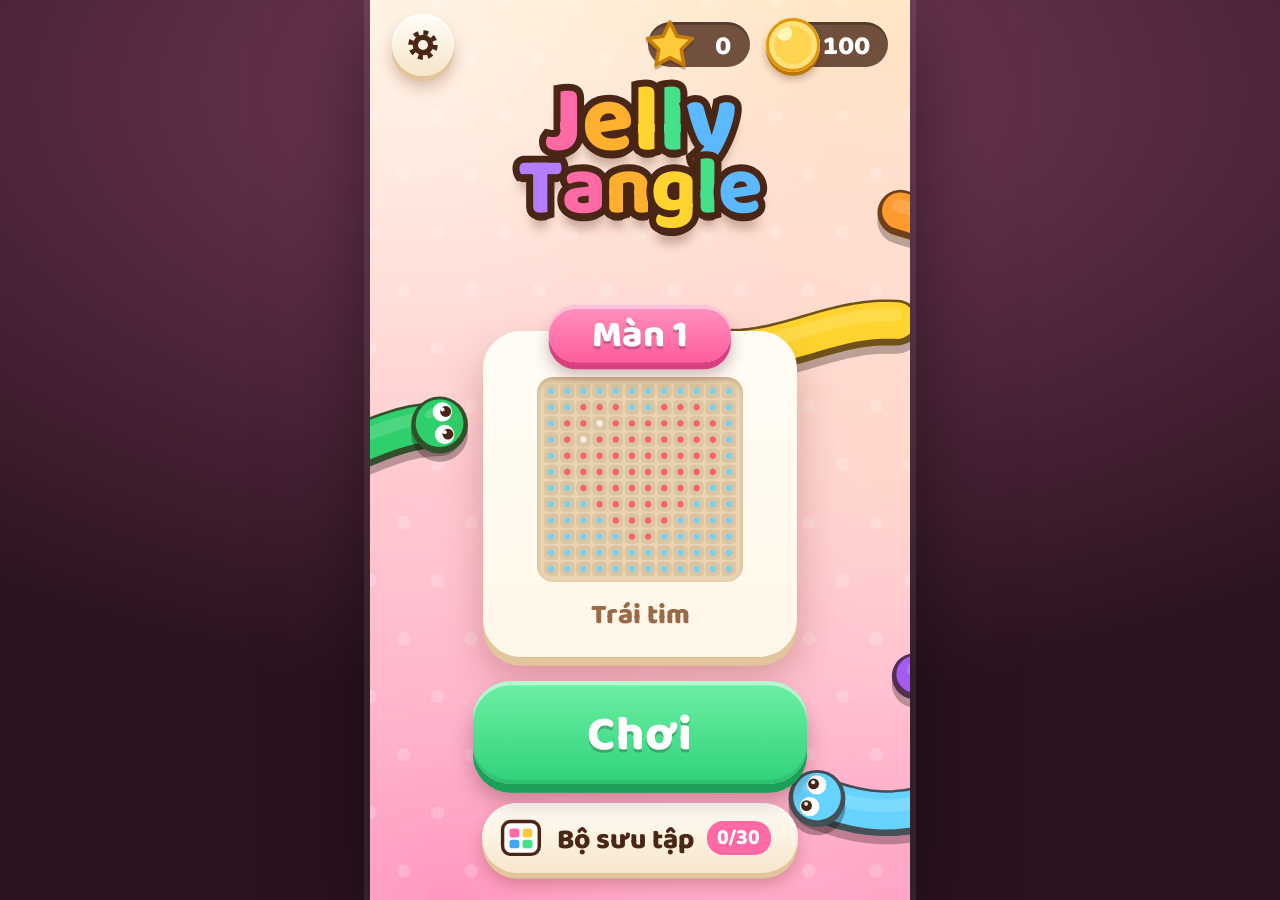
==== index.html @ 9128fd34 "Polish from team playtest: bigger picture, landscape box, no hearts Layout - The picture takes most " ====
<!doctype html>
<html lang="vi">
<head>
<meta charset="utf-8">
<meta name="viewport" content="width=device-width, initial-scale=1, maximum-scale=1, user-scalable=no, viewport-fit=cover">
<title>Jelly Tangle</title>
<meta name="description" content="Gỡ những bé sâu kẹo dẻo ra khỏi hộp sô-cô-la và lấp đầy bức tranh jelly. Puzzle game cho mobile web.">
<!-- The game has one fixed candy palette. Browsers that auto-darken light pages when the phone is in dark mode
     (Chrome "Auto Dark Theme", Samsung Internet, Android in-app WebViews) skip pages that say they handle both
     schemes; css/style.css then pins the page to light. -->
<meta name="color-scheme" content="light dark">
<meta name="darkreader-lock">
<meta name="theme-color" content="#ffb9cf">
<meta name="mobile-web-app-capable" content="yes">
<meta name="apple-mobile-web-app-capable" content="yes">
<meta name="apple-mobile-web-app-status-bar-style" content="black-translucent">
<link rel="manifest" href="manifest.webmanifest">
<link rel="icon" href="assets/icon.svg" type="image/svg+xml">
<link rel="apple-touch-icon" href="assets/icon.svg">
<link rel="preconnect" href="https://fonts.googleapis.com">
<link rel="preconnect" href="https://fonts.gstatic.com" crossorigin>
<link rel="stylesheet" href="https://fonts.googleapis.com/css2?family=Baloo+2:wght@700;800&family=Nunito:wght@700;800;900&display=swap">
<link rel="stylesheet" href="css/style.css">
</head>
<body>
<div id="app">
  <canvas id="world" aria-label="Jelly Tangle"></canvas>

  <!-- home -->
  <section id="home" class="screen">
    <div class="homeTop">
      <button class="rbtn" id="hSettings" aria-label="Settings"></button>
      <div class="pill starPill"><i class="starIco"></i><span id="hStars">0</span></div>
      <div class="pill coinPill"><i class="coinIco"></i><span class="coinVal">0</span></div>
    </div>
    <h1 class="logo" id="logo" aria-label="Jelly Tangle"></h1>
    <div class="levelCard" id="levelCard">
      <div class="ribbon" id="hLevel"></div>
      <canvas id="hPic" width="264" height="264"></canvas>
      <div class="picName" id="hPicName"></div>
    </div>
    <button class="btn green big pulse" id="hPlay"></button>
    <button class="navBtn" id="hAlbum"><span class="nico"></span><b id="hAlbumTxt"></b><i id="hAlbumN"></i></button>
  </section>

  <!-- in-game HUD -->
  <section id="hud" class="screen hidden">
    <header id="topbar">
      <!-- one menu for settings, replay and home: the pause popup holds all three -->
      <button class="rbtn" id="btnPause" aria-label="Menu"></button>
      <div id="levelPill"><b id="lvlText"></b><span id="lvlName"></span></div>
      <div class="pill coinPill"><i class="coinIco"></i><span class="coinVal">0</span></div>
    </header>
    <div id="toast"></div>
    <footer id="bottombar">
      <div class="boosters">
        <button class="booster" data-b="hint"><span class="bico"></span><span class="bcount"></span><span class="block"></span></button>
        <button class="booster" data-b="pick"><span class="bico"></span><span class="bcount"></span><span class="block"></span></button>
        <button class="booster" data-b="slot"><span class="bico"></span><span class="bcount"></span><span class="block"></span></button>
      </div>
    </footer>
  </section>

  <div id="banner"><span id="bannerText"></span></div>
  <div id="modal" class="modal"><div class="card" id="card"></div></div>
  <div id="curtain"></div>
  <canvas id="fx"></canvas>
  <div id="fps" class="hidden"></div>
  <div id="boot"><div class="bootLogo">Jelly<br>Tangle</div><div class="bootDots"><i></i><i></i><i></i></div></div>
</div>

<script src="js/util.js"></script>
<script src="js/core.js"></script>
<script src="js/level-data.js"></script>
<script src="js/levels.js"></script>
<script src="js/i18n.js"></script>
<script src="js/audio.js"></script>
<script src="js/render.js"></script>
<script src="js/fx.js"></script>
<script src="js/game.js"></script>
<script src="js/ui.js"></script>
<script src="js/main.js"></script>
</body>
</html>
---- css/style.css ----
/* Jelly Tangle UI. Every size is a multiple of --u (1% of the game column width, set from JS),
   so the HUD keeps its proportions on any phone. */
:root {
  --u: 3.9px;
  --cream: #fff7e8; --cream2: #f6e6cb; --lip: #e3c59c;
  --ink: #4a2617; --ink2: #9a6a48;
  --pink: #ff6aa6; --pinkd: #d83e80;
  --green: #45e08a; --greend: #1c9f58;
  --blue: #5cb8ff; --blued: #2b7fd6;
  --gold: #ffc93c; --goldd: #d68f0c;
  --red: #ff5a6e; --redd: #c92f49;
  --st: env(safe-area-inset-top, 0px); --sb: env(safe-area-inset-bottom, 0px);
  --display: 'Baloo 2', 'Trebuchet MS', system-ui, sans-serif;
  --body: 'Nunito', system-ui, -apple-system, 'Segoe UI', sans-serif;
}
/* One fixed light palette: "only" stops the browser from re-colouring the page when the device is in dark mode.
   The media query is intentional even though it repeats the rule: some browsers only skip their forced dark
   mode when they find a prefers-color-scheme rule in the page's own CSS. */
:root { color-scheme: only light; }
@media (prefers-color-scheme: dark) { :root { color-scheme: only light; } }
*, *::before, *::after { box-sizing: border-box; -webkit-tap-highlight-color: transparent; }
html, body { height: 100%; margin: 0; overflow: hidden; overscroll-behavior: none; }
body {
  display: grid; place-items: center; background: radial-gradient(120% 90% at 50% 10%, #7a3b5c, #2b1320 75%);
  font-family: var(--body); color: var(--ink); user-select: none; -webkit-user-select: none; touch-action: none;
}
button { font: inherit; color: inherit; border: 0; padding: 0; background: none; cursor: pointer; touch-action: manipulation; }
#app { position: relative; width: min(100vw, 60vh, 560px); width: min(100vw, 60dvh, 560px); height: 100vh; height: 100dvh; overflow: hidden; background: #ffd3c8; }
@media (min-width: 620px) { #app { box-shadow: 0 0 0 6px rgba(255,255,255,.08), 0 30px 80px rgba(0,0,0,.5); } }
canvas#world, canvas#fx { position: absolute; inset: 0; width: 100%; height: 100%; display: block; }
canvas#world { touch-action: none; }
canvas#fx { pointer-events: none; z-index: 40; }
#fps { position: absolute; left: calc(var(--u) * 3.4); top: calc(var(--st) + var(--u) * 16); z-index: 45; pointer-events: none; padding: calc(var(--u) * .9) calc(var(--u) * 1.8) calc(var(--u) * .6); border-radius: calc(var(--u) * 2); background: rgba(74,38,23,.72); color: #fff; font: 800 calc(var(--u) * 2.9) / 1 var(--body); font-variant-numeric: tabular-nums; white-space: nowrap; }
.screen { position: absolute; inset: 0; pointer-events: none; }
.screen > * { pointer-events: auto; }
.hidden { display: none !important; }

/* ---------- shared pieces ---------- */
.rbtn {
  width: calc(var(--u) * 11.5); height: calc(var(--u) * 11.5); border-radius: 50%; flex: none; display: grid; place-items: center;
  background: linear-gradient(#fffdf6, var(--cream2)); color: var(--ink);
  box-shadow: inset 0 calc(var(--u) * .5) 0 rgba(255,255,255,.9), 0 calc(var(--u) * 1) 0 var(--lip), 0 calc(var(--u) * 2) calc(var(--u) * 3) rgba(120,50,30,.3);
  transition: transform .08s;
}
.rbtn svg { width: 58%; height: 58%; }
.rbtn:active, .booster:active, .navBtn:active { transform: translateY(calc(var(--u) * .8)) scale(.96); }
.pill {
  position: relative; height: calc(var(--u) * 8.4); border-radius: calc(var(--u) * 5); display: flex; align-items: center;
  padding: 0 calc(var(--u) * 3.4) 0 calc(var(--u) * 9.4); background: rgba(74,38,23,.78); color: #fff;
  font: 800 calc(var(--u) * 5) var(--display); line-height: 1; box-shadow: inset 0 calc(var(--u) * .5) 0 rgba(0,0,0,.25);
  font-variant-numeric: tabular-nums; flex: none;
}
.pill span { transform: translateY(6%); min-width: calc(var(--u) * 6); text-align: right; }
.coinIco, .starIco { position: absolute; left: calc(var(--u) * -1); top: 50%; width: calc(var(--u) * 10); height: calc(var(--u) * 10); margin-top: calc(var(--u) * -5); }
.coinIco {
  border-radius: 50%; background: radial-gradient(circle at 34% 28%, #fff6b8 0 14%, #ffd451 15% 58%, #f0a51c 100%);
  box-shadow: inset 0 0 0 calc(var(--u) * .55) #e0960f, inset 0 0 0 calc(var(--u) * 1.5) #ffe27a, 0 calc(var(--u) * .7) 0 #b97508, 0 calc(var(--u) * 1.2) calc(var(--u) * 1.5) rgba(80,30,0,.35);
}
.coinIco.bump { animation: bump .22s; }
.starIco { background: center/contain no-repeat url("data:image/svg+xml,%3Csvg xmlns='http://www.w3.org/2000/svg' viewBox='0 0 24 24'%3E%3Cpath d='M12 1.8l3.1 6.3 6.9 1-5 4.9 1.2 6.9L12 17.6l-6.2 3.3L7 14 2 9.1l6.9-1z' fill='%23ffc93c' stroke='%23c47d0a' stroke-width='1.6' stroke-linejoin='round'/%3E%3C/svg%3E"); filter: drop-shadow(0 calc(var(--u) * .6) 0 rgba(80,30,0,.3)); }
@keyframes bump { 40% { transform: scale(1.35); } }

.btn {
  position: relative; display: block; width: 100%; min-height: calc(var(--u) * 15.5); border-radius: calc(var(--u) * 5.5); color: #fff;
  font: 800 calc(var(--u) * 6.6) var(--display); line-height: 1; letter-spacing: .02em; text-shadow: 0 calc(var(--u) * .55) 0 rgba(0,0,0,.22);
  background: linear-gradient(var(--a, #6ff0a6), var(--b, #2fd27a));
  box-shadow: inset 0 calc(var(--u) * .8) 0 rgba(255,255,255,.5), inset 0 calc(var(--u) * -.8) 0 rgba(0,0,0,.08), 0 calc(var(--u) * 1.6) 0 var(--l, var(--greend)), 0 calc(var(--u) * 3) calc(var(--u) * 4) rgba(60,20,10,.3);
  transition: transform .08s, box-shadow .08s; padding: calc(var(--u) * 1.2) calc(var(--u) * 4) 0;
}
.btn:active { transform: translateY(calc(var(--u) * 1.2)); box-shadow: inset 0 calc(var(--u) * .8) 0 rgba(255,255,255,.5), 0 calc(var(--u) * .4) 0 var(--l, var(--greend)), 0 calc(var(--u) * 1) calc(var(--u) * 2) rgba(60,20,10,.3); }
.btn.blue { --a: #7ccbff; --b: #3f9cf2; --l: var(--blued); }
.btn.pink { --a: #ff93bf; --b: #ff5c9d; --l: var(--pinkd); }
.btn.red { --a: #ff8a98; --b: #f74c64; --l: var(--redd); }
.btn.sm { min-height: calc(var(--u) * 12.5); font-size: calc(var(--u) * 5.2); }
.btn.big { min-height: calc(var(--u) * 19); font-size: calc(var(--u) * 9); border-radius: calc(var(--u) * 7); }
.btn[disabled] { filter: grayscale(.9) brightness(.95); pointer-events: none; }
.btn .price { display: inline-flex; align-items: center; gap: calc(var(--u) * 1); margin-left: calc(var(--u) * 2.5); padding: calc(var(--u) * .6) calc(var(--u) * 2.4) calc(var(--u) * .2) calc(var(--u) * 1.2); border-radius: calc(var(--u) * 4); background: rgba(0,0,0,.18); font-size: .8em; vertical-align: middle; }
.btn .price i { width: 1em; height: 1em; border-radius: 50%; background: radial-gradient(circle at 34% 28%, #fff6b8 0 14%, #ffd451 15% 58%, #f0a51c 100%); box-shadow: inset 0 0 0 .08em #e0960f; display: inline-block; transform: translateY(-6%); }
.pulse { animation: pulse 1.5s ease-in-out infinite; }
@keyframes pulse { 50% { transform: scale(1.045); } }
.pulse:active { animation: none; }

/* ---------- home ---------- */
#home { z-index: 15; display: flex; flex-direction: column; align-items: center; padding: calc(var(--st) + var(--u) * 2.5) calc(var(--u) * 4) calc(var(--sb) + var(--u) * 5); pointer-events: none; }
.homeTop { width: 100%; display: flex; align-items: center; gap: calc(var(--u) * 4); }
.homeTop .starPill { margin-left: auto; }
.logo { margin: calc(var(--u) * 5) 0 0; font: 800 calc(var(--u) * 21) / .8 var(--display); text-align: center; letter-spacing: -.01em; }
.logo .row { display: block; white-space: nowrap; }
.logo .row + .row { margin-top: calc(var(--u) * -1); font-size: .86em; }
.logo span.ch {
  display: inline-block; color: var(--c); -webkit-text-stroke: calc(var(--u) * 2.6) var(--ink); paint-order: stroke fill;
  text-shadow: 0 calc(var(--u) * 1.5) 0 var(--ink), 0 calc(var(--u) * 2.8) calc(var(--u) * 2) rgba(74,38,23,.35);
  animation: bob 2.6s ease-in-out infinite; animation-delay: calc(var(--i) * -.21s); transform-origin: 50% 80%;
}
@keyframes bob { 0%, 100% { transform: translateY(0) rotate(-2deg) scale(1, 1); } 50% { transform: translateY(calc(var(--u) * -1.6)) rotate(2deg) scale(1.03, .97); } }
.levelCard {
  position: relative; margin-top: auto; width: calc(var(--u) * 58); padding: calc(var(--u) * 8.5) calc(var(--u) * 4) calc(var(--u) * 3.5); border-radius: calc(var(--u) * 7);
  background: linear-gradient(#fffdf6, var(--cream)); text-align: center;
  box-shadow: 0 calc(var(--u) * 1.6) 0 var(--lip), 0 calc(var(--u) * 4) calc(var(--u) * 7) rgba(120,50,30,.3);
}
.levelCard canvas { width: calc(var(--u) * 44); height: calc(var(--u) * 44); display: block; margin: 0 auto; border-radius: calc(var(--u) * 3); background: #e9d3b1; box-shadow: inset 0 calc(var(--u) * .6) calc(var(--u) * 1) rgba(120,60,20,.25); padding: calc(var(--u) * 1); }
.picName { margin-top: calc(var(--u) * 2); font: 800 calc(var(--u) * 5.2) var(--display); color: var(--ink2); }
.ribbon {
  position: absolute; left: 50%; top: 0; transform: translate(-50%, -45%); white-space: nowrap; color: #fff;
  font: 800 calc(var(--u) * 7) var(--display); line-height: 1; padding: calc(var(--u) * 2.2) calc(var(--u) * 8) calc(var(--u) * 1.4); border-radius: calc(var(--u) * 5);
  background: linear-gradient(var(--a, #ff93bf), var(--b, #ff5c9d)); text-shadow: 0 calc(var(--u) * .55) 0 rgba(0,0,0,.2);
  box-shadow: inset 0 calc(var(--u) * .7) 0 rgba(255,255,255,.45), 0 calc(var(--u) * 1.3) 0 var(--l, var(--pinkd)), 0 calc(var(--u) * 2.4) calc(var(--u) * 3) rgba(80,20,30,.3);
}
.ribbon.blue { --a: #7ccbff; --b: #3f9cf2; --l: var(--blued); }
.ribbon.red { --a: #ff8a98; --b: #f74c64; --l: var(--redd); }
.ribbon.green { --a: #6ff0a6; --b: #2fd27a; --l: var(--greend); }
.ribbon.purple { --a: #c59bff; --b: #9a5cf5; --l: #6b34c9; }
#hPlay { width: calc(var(--u) * 62); margin-top: calc(var(--u) * 6); }
.navBtn {
  margin-top: calc(var(--u) * 5); display: flex; align-items: center; gap: calc(var(--u) * 2.4); height: calc(var(--u) * 13); padding: 0 calc(var(--u) * 5) 0 calc(var(--u) * 3);
  border-radius: calc(var(--u) * 6.5); background: linear-gradient(#fffdf6, var(--cream2)); transition: transform .08s;
  box-shadow: inset 0 calc(var(--u) * .5) 0 rgba(255,255,255,.9), 0 calc(var(--u) * 1) 0 var(--lip), 0 calc(var(--u) * 2) calc(var(--u) * 3) rgba(120,50,30,.3);
}
.navBtn .nico { width: calc(var(--u) * 8.5); height: calc(var(--u) * 8.5); display: grid; place-items: center; }
.navBtn .nico svg { width: 100%; height: 100%; }
.navBtn b { font: 800 calc(var(--u) * 5.2) var(--display); transform: translateY(6%); }
.navBtn i { font: 900 calc(var(--u) * 3.6) var(--body); font-style: normal; color: #fff; background: var(--pink); border-radius: calc(var(--u) * 3); padding: calc(var(--u) * .7) calc(var(--u) * 2); }

/* short screens (desktop column, small phones): tighten the home screen so the logo clears the level card */
@media (min-aspect-ratio: 11/20) {
  .logo { margin-top: calc(var(--u) * 2); font-size: calc(var(--u) * 17.5); }
  .levelCard canvas { width: calc(var(--u) * 38); height: calc(var(--u) * 38); }
  #hPlay { margin-top: calc(var(--u) * 4.5); }
  .navBtn { margin-top: calc(var(--u) * 3.5); }
}

/* ---------- HUD ---------- */
#hud { z-index: 10; }
/* three equal-weight columns, so the level title sits on the true centre line whatever the side items measure */
#topbar { position: absolute; left: 0; right: 0; top: 0; padding: calc(var(--st) + var(--u) * 2.5) calc(var(--u) * 3.4) calc(var(--u) * 1.5); display: grid; grid-template-columns: 1fr minmax(0, auto) 1fr; align-items: center; gap: calc(var(--u) * 2.2); }
#topbar #btnPause { justify-self: start; }
#topbar .coinPill { justify-self: end; }
#levelPill { min-width: 0; text-align: center; line-height: 1; }
#levelPill b { display: block; font: 800 calc(var(--u) * 6.4) var(--display); color: #fff; -webkit-text-stroke: calc(var(--u) * 1.5) var(--ink); paint-order: stroke fill; text-shadow: 0 calc(var(--u) * .8) 0 var(--ink); }
#levelPill.hard b { color: #ffd0d6; -webkit-text-stroke-color: #a3183a; text-shadow: 0 calc(var(--u) * .8) 0 #a3183a; }
#levelPill span { display: block; margin-top: calc(var(--u) * .2); font: 900 calc(var(--u) * 3.1) var(--body); color: var(--ink2); white-space: nowrap; overflow: hidden; text-overflow: ellipsis; }
#bottombar { position: absolute; left: 0; right: 0; bottom: 0; padding: calc(var(--u) * 2.4) calc(var(--u) * 3.4) calc(var(--sb) + var(--u) * 3); display: flex; align-items: flex-end; justify-content: center; }
.boosters { display: flex; gap: calc(var(--u) * 5); }
.booster {
  position: relative; width: calc(var(--u) * 13.5); height: calc(var(--u) * 13.5); border-radius: calc(var(--u) * 4.2); display: grid; place-items: center;
  background: linear-gradient(var(--a), var(--b)); transition: transform .08s;
  box-shadow: inset 0 calc(var(--u) * .6) 0 rgba(255,255,255,.5), 0 calc(var(--u) * 1.1) 0 var(--l), 0 calc(var(--u) * 2) calc(var(--u) * 3) rgba(80,30,20,.3);
}
.booster[data-b="hint"] { --a: #ffe07a; --b: #ffbe2e; --l: #d68f0c; }
.booster[data-b="pick"] { --a: #ff9cc5; --b: #ff5c9d; --l: var(--pinkd); }
.booster[data-b="slot"] { --a: #8fd8ff; --b: #45a5f5; --l: var(--blued); }
.booster .bico { width: 64%; height: 64%; display: grid; place-items: center; filter: drop-shadow(0 calc(var(--u) * .5) 0 rgba(0,0,0,.18)); }
.booster .bico svg { width: 100%; height: 100%; }
.booster .bcount {
  position: absolute; right: calc(var(--u) * -1.6); top: calc(var(--u) * -1.6); min-width: calc(var(--u) * 6); height: calc(var(--u) * 6); padding: calc(var(--u) * .4) calc(var(--u) * 1.3) 0; border-radius: calc(var(--u) * 3);
  background: var(--ink); color: #fff; font: 800 calc(var(--u) * 3.8) var(--display); line-height: calc(var(--u) * 5.5); text-align: center; box-shadow: 0 0 0 calc(var(--u) * .6) #fff;
}
.booster .bcount.plus { background: var(--green); }
.booster.on { animation: wob .5s ease-in-out infinite; box-shadow: 0 0 0 calc(var(--u) * 1) #fff, 0 calc(var(--u) * 1.3) 0 var(--l), 0 calc(var(--u) * 2.4) calc(var(--u) * 3.4) rgba(80,30,20,.32); }
@keyframes wob { 50% { transform: rotate(-5deg) scale(1.06); } }
.booster .block { display: none; }
.booster.locked { --a: #e8d9c2; --b: #d3bd9c; --l: #b59c78; }
.booster.locked .bico { opacity: .25; filter: grayscale(1); }
.booster.locked .bcount { display: none; }
.booster.locked .block { position: absolute; inset: 0; display: flex; flex-direction: column; align-items: center; justify-content: center; gap: calc(var(--u) * .2); color: #8a6a4a; font: 900 calc(var(--u) * 2.5) var(--body); }
.booster.locked .block svg { width: 36%; height: 36%; }
.booster.fresh { animation: fresh .6s cubic-bezier(.3,1.8,.5,1) 2; }
@keyframes fresh { 50% { transform: scale(1.25) rotate(6deg); } }
#toast {
  position: absolute; left: 50%; bottom: calc(var(--sb) + var(--u) * 21); transform: translate(-50%, calc(var(--u) * 3)) scale(.9); max-width: calc(var(--u) * 90); width: max-content;
  padding: calc(var(--u) * 2.3) calc(var(--u) * 4.2) calc(var(--u) * 2); border-radius: calc(var(--u) * 4.5); background: rgba(74,38,23,.94); color: #fff; text-align: center;
  font: 800 calc(var(--u) * 4) / 1.25 var(--body); box-shadow: 0 calc(var(--u) * 1.4) calc(var(--u) * 3) rgba(60,20,10,.4); opacity: 0; pointer-events: none !important;
  transition: opacity .2s, transform .3s cubic-bezier(.3,1.6,.5,1); z-index: 12;
}
#toast.show { opacity: 1; transform: translate(-50%, 0) scale(1); }
#toast b { color: #ffd65a; font-weight: 900; }
/* before any booster unlocks the bottom bar is empty: the toast sits in it, wide enough for two lines, clear of the worm box */
#toast.low { bottom: calc(var(--sb) + var(--u) * 2.4); max-width: calc(var(--u) * 94); padding-left: calc(var(--u) * 3.2); padding-right: calc(var(--u) * 3.2); }

#banner { position: absolute; left: 0; right: 0; top: 40%; z-index: 30; display: grid; place-items: center; pointer-events: none; opacity: 0; }
#banner span {
  display: block; padding: calc(var(--u) * 3.2) calc(var(--u) * 12) calc(var(--u) * 2); width: 120%; text-align: center; color: #fff; font: 800 calc(var(--u) * 12) var(--display); line-height: 1;
  background: linear-gradient(#ff7f93, #e8375b); -webkit-text-stroke: calc(var(--u) * 1.6) #8f1232; paint-order: stroke fill;
  box-shadow: inset 0 calc(var(--u) * 1) 0 rgba(255,255,255,.35), 0 calc(var(--u) * 1.6) 0 #a31a3d, 0 calc(var(--u) * 4) calc(var(--u) * 6) rgba(80,0,20,.4); transform: rotate(-4deg);
}
#banner.go { animation: banner 1.5s cubic-bezier(.2,.9,.3,1) both; }
@keyframes banner { 0% { opacity: 0; transform: translateX(-110%); } 18%, 78% { opacity: 1; transform: translateX(0); } 100% { opacity: 0; transform: translateX(110%); } }

/* ---------- popups ---------- */
.modal { position: absolute; inset: 0; z-index: 20; display: grid; place-items: center; padding: calc(var(--u) * 8) calc(var(--u) * 6); background: rgba(58,24,18,.62); opacity: 0; pointer-events: none; transition: opacity .2s; }
.modal.open { opacity: 1; pointer-events: auto; }
.card {
  position: relative; width: 100%; max-height: 100%; padding: calc(var(--u) * 11) calc(var(--u) * 6) calc(var(--u) * 6); border-radius: calc(var(--u) * 8); text-align: center;
  background: linear-gradient(#fffdf6, var(--cream)); box-shadow: 0 calc(var(--u) * 2) 0 var(--lip), 0 calc(var(--u) * 6) calc(var(--u) * 10) rgba(40,10,0,.45);
  transform: scale(.6) translateY(calc(var(--u) * 8)); transition: transform .38s cubic-bezier(.25,1.5,.45,1); display: flex; flex-direction: column; gap: calc(var(--u) * 3.4);
}
.modal.open .card { transform: none; }
.card p { margin: 0; font: 800 calc(var(--u) * 4.1) / 1.35 var(--body); color: var(--ink2); }
.card .title2 { font: 800 calc(var(--u) * 7) var(--display); line-height: 1; }
.card .row { display: flex; gap: calc(var(--u) * 3); }
.card .close { position: absolute; right: calc(var(--u) * -2.5); top: calc(var(--u) * -2.5); width: calc(var(--u) * 11); height: calc(var(--u) * 11); border-radius: 50%; background: linear-gradient(#ff8a98, #f74c64); display: grid; place-items: center; box-shadow: inset 0 calc(var(--u) * .5) 0 rgba(255,255,255,.4), 0 calc(var(--u) * 1) 0 var(--redd), 0 0 0 calc(var(--u) * .9) #fff; z-index: 2; }
.card .close svg { width: 50%; height: 50%; }
.link { font: 900 calc(var(--u) * 4) var(--body); color: var(--ink2); text-decoration: underline; text-underline-offset: .2em; padding: calc(var(--u) * 1.5); align-self: center; }

.winStage { position: relative; width: calc(var(--u) * 50); height: calc(var(--u) * 50); margin: calc(var(--u) * 1) auto 0; display: grid; place-items: center; }
.rays { position: absolute; inset: -32%; border-radius: 50%; background: repeating-conic-gradient(rgba(255,201,60,.55) 0 12deg, rgba(255,201,60,0) 12deg 30deg); -webkit-mask: radial-gradient(closest-side, #000 35%, transparent 100%); mask: radial-gradient(closest-side, #000 35%, transparent 100%); animation: spin 14s linear infinite; }
@keyframes spin { to { transform: rotate(360deg); } }
.winStage canvas { position: relative; width: calc(var(--u) * 46); height: calc(var(--u) * 46); border-radius: calc(var(--u) * 4); background: #e9d3b1; padding: calc(var(--u) * 1.2); box-shadow: 0 0 0 calc(var(--u) * 1.3) #fff, 0 calc(var(--u) * 2.4) calc(var(--u) * 4) rgba(120,50,30,.4); animation: winPic .7s cubic-bezier(.25,1.6,.45,1) both; }
@keyframes winPic { 0% { transform: scale(.3) rotate(-18deg); } }
.stars { display: flex; justify-content: center; gap: calc(var(--u) * 1.5); margin-top: calc(var(--u) * -1); }
.stars svg { width: calc(var(--u) * 14); height: calc(var(--u) * 14); transform: scale(0); filter: drop-shadow(0 calc(var(--u) * .8) 0 rgba(120,60,0,.3)); }
.stars svg:nth-child(2) { width: calc(var(--u) * 17); height: calc(var(--u) * 17); margin-top: calc(var(--u) * -3); }
.stars svg.on { animation: starIn .5s cubic-bezier(.25,1.9,.45,1) both; }
.stars svg.dim { transform: scale(1); opacity: .22; filter: grayscale(1); }
@keyframes starIn { 0% { transform: scale(0) rotate(-90deg); } 100% { transform: scale(1) rotate(0); } }
.rewardRow { display: flex; align-items: center; justify-content: center; gap: calc(var(--u) * 2); font: 800 calc(var(--u) * 8) var(--display); line-height: 1; }
.rewardRow i { width: calc(var(--u) * 9); height: calc(var(--u) * 9); position: static; margin: 0; }
.rewardRow b { transform: translateY(8%); }
.albumRow { display: flex; align-items: center; gap: calc(var(--u) * 2.4); font: 900 calc(var(--u) * 3.6) var(--body); color: var(--ink2); white-space: nowrap; }
.bar { flex: 1; height: calc(var(--u) * 4.2); border-radius: calc(var(--u) * 2.1); background: #ead6b6; overflow: hidden; box-shadow: inset 0 calc(var(--u) * .5) 0 rgba(120,60,20,.2); }
.bar i { display: block; height: 100%; width: 0; border-radius: inherit; background: linear-gradient(#7af0ad, #2fd27a); box-shadow: inset 0 calc(var(--u) * .7) 0 rgba(255,255,255,.5); transition: width .8s cubic-bezier(.3,1.3,.5,1) .5s; }
.pageBonus { padding: calc(var(--u) * 2.2) calc(var(--u) * 3); border-radius: calc(var(--u) * 4); background: #fff0b8; color: #8a5a00 !important; box-shadow: inset 0 0 0 calc(var(--u) * .6) #ffd451; }

.failFace { width: calc(var(--u) * 34); height: calc(var(--u) * 30); margin: 0 auto; display: block; }
.bigIco { width: calc(var(--u) * 30); height: calc(var(--u) * 30); margin: 0 auto; border-radius: calc(var(--u) * 9); display: grid; place-items: center; background: linear-gradient(var(--a), var(--b)); box-shadow: inset 0 calc(var(--u) * 1) 0 rgba(255,255,255,.5), 0 calc(var(--u) * 1.8) 0 var(--l), 0 calc(var(--u) * 3) calc(var(--u) * 5) rgba(80,30,20,.3); animation: fresh .7s cubic-bezier(.3,1.8,.5,1) .25s both; }
.bigIco svg { width: 62%; height: 62%; }
.bigIco em { position: absolute; right: calc(var(--u) * -3); bottom: calc(var(--u) * -2); font: 800 calc(var(--u) * 7) var(--display); font-style: normal; color: #fff; background: var(--ink); border-radius: calc(var(--u) * 5); padding: calc(var(--u) * 1) calc(var(--u) * 3) calc(var(--u) * .2); box-shadow: 0 0 0 calc(var(--u) * .8) #fff; line-height: 1.1; }
.bigIcoWrap { position: relative; width: calc(var(--u) * 30); margin: calc(var(--u) * 1) auto calc(var(--u) * 1); }
.introPic { width: 100%; height: auto; border-radius: calc(var(--u) * 4); display: block; }

.setRow { display: flex; align-items: center; justify-content: space-between; gap: calc(var(--u) * 3); padding: calc(var(--u) * 1) calc(var(--u) * 1); font: 800 calc(var(--u) * 5) var(--display); }
.setRow .lbl { display: flex; align-items: center; gap: calc(var(--u) * 2.4); }
.setRow .lbl svg { width: calc(var(--u) * 7); height: calc(var(--u) * 7); }
.switch { position: relative; width: calc(var(--u) * 17); height: calc(var(--u) * 9.4); border-radius: calc(var(--u) * 4.7); background: #dcc5a2; box-shadow: inset 0 calc(var(--u) * .6) 0 rgba(90,40,10,.25); transition: background .2s; flex: none; }
.switch::after { content: ''; position: absolute; left: calc(var(--u) * 1); top: calc(var(--u) * 1); width: calc(var(--u) * 7.4); height: calc(var(--u) * 7.4); border-radius: 50%; background: #fff; box-shadow: 0 calc(var(--u) * .6) calc(var(--u) * 1) rgba(60,20,0,.35); transition: transform .22s cubic-bezier(.3,1.6,.5,1); }
.switch.on { background: var(--green); }
.switch.on::after { transform: translateX(calc(var(--u) * 7.6)); }
.setRow.col { flex-direction: column; align-items: stretch; gap: calc(var(--u) * 1.8); }
.seg { display: flex; border-radius: calc(var(--u) * 4); background: #ead6b6; padding: calc(var(--u) * .8); gap: calc(var(--u) * .8); }
.seg button { flex: 1; white-space: nowrap; padding: calc(var(--u) * 1.4) calc(var(--u) * 3) calc(var(--u) * .8); border-radius: calc(var(--u) * 3.2); font: 800 calc(var(--u) * 4.2) var(--display); color: var(--ink2); }
.seg button.on { background: #fff; color: var(--ink); box-shadow: 0 calc(var(--u) * .5) calc(var(--u) * 1) rgba(60,20,0,.25); }

.card.album { padding-left: calc(var(--u) * 4.5); padding-right: calc(var(--u) * 4.5); gap: calc(var(--u) * 2.8); }
.pageNav { display: flex; align-items: center; justify-content: space-between; gap: calc(var(--u) * 2); }
.pageNav .arrow { width: calc(var(--u) * 10); height: calc(var(--u) * 10); border-radius: 50%; background: linear-gradient(#7ccbff, #3f9cf2); display: grid; place-items: center; box-shadow: inset 0 calc(var(--u) * .5) 0 rgba(255,255,255,.45), 0 calc(var(--u) * .9) 0 var(--blued); flex: none; }
.pageNav .arrow svg { width: 46%; height: 46%; }
.pageNav .arrow[disabled] { opacity: .3; pointer-events: none; }
.pageNav .pname { font: 800 calc(var(--u) * 6.4) var(--display); line-height: 1; }
.pageNav .pname small { display: block; font: 900 calc(var(--u) * 3.2) var(--body); color: var(--ink2); margin-top: calc(var(--u) * .6); }
.grid { display: grid; grid-template-columns: repeat(3, 1fr); gap: calc(var(--u) * 2.6); }
.pcard { position: relative; padding: calc(var(--u) * 1.6) calc(var(--u) * 1.6) calc(var(--u) * 1.2); border-radius: calc(var(--u) * 4); background: #fff; box-shadow: 0 calc(var(--u) * .9) 0 var(--lip), 0 calc(var(--u) * 1.6) calc(var(--u) * 2.4) rgba(120,50,30,.18); transition: transform .08s; min-width: 0; }
.pcard:active { transform: scale(.95); }
.pcard canvas { width: 100%; aspect-ratio: 1; display: block; border-radius: calc(var(--u) * 2.2); background: #e9d3b1; }
.pcard .nm { margin-top: calc(var(--u) * 1); font: 900 calc(var(--u) * 3) var(--body); white-space: nowrap; overflow: hidden; text-overflow: ellipsis; }
.pcard .st { display: flex; justify-content: center; gap: calc(var(--u) * .2); height: calc(var(--u) * 4.2); }
.pcard .st svg { width: calc(var(--u) * 4.2); height: calc(var(--u) * 4.2); }
.pcard .st svg.dim { opacity: .2; filter: grayscale(1); }
.pcard .st span { font: 900 calc(var(--u) * 2.9) var(--body); color: var(--ink2); line-height: calc(var(--u) * 4.2); }
.pcard.locked { background: #f1e1c6; pointer-events: none; }
.pcard.locked canvas { opacity: .55; }
.pcard .lock { position: absolute; left: 50%; top: 36%; width: calc(var(--u) * 9); height: calc(var(--u) * 9); margin: calc(var(--u) * -4.5); color: var(--ink2); }
.pcard.cur { box-shadow: 0 0 0 calc(var(--u) * .9) var(--pink), 0 calc(var(--u) * 1.6) calc(var(--u) * 2.4) rgba(120,50,30,.18); }
.pageDots { display: flex; justify-content: center; gap: calc(var(--u) * 1.6); }
.pageDots i { width: calc(var(--u) * 2.4); height: calc(var(--u) * 2.4); border-radius: 50%; background: #e3caa6; }
.pageDots i.on { background: var(--pink); transform: scale(1.3); }
.pageDots i.full { background: var(--green); }

#curtain { position: absolute; inset: 0; z-index: 35; pointer-events: none; background: radial-gradient(circle at 50% 45%, #ff8db8, #ff5c9d); clip-path: circle(0% at 50% 50%); transition: clip-path .38s cubic-bezier(.6,0,.4,1); }
#curtain.shut { clip-path: circle(120% at 50% 50%); pointer-events: auto; }
#boot { position: absolute; inset: 0; z-index: 50; display: flex; flex-direction: column; align-items: center; justify-content: center; gap: calc(var(--u) * 6); background: radial-gradient(circle at 50% 40%, #ffb6d2, #ff6aa6); transition: opacity .4s; }
#boot.done { opacity: 0; pointer-events: none; }
.bootLogo { font: 800 calc(var(--u) * 20) / .82 var(--display); color: #fff; text-align: center; -webkit-text-stroke: calc(var(--u) * 2.4) var(--ink); paint-order: stroke fill; text-shadow: 0 calc(var(--u) * 1.5) 0 var(--ink); }
.bootDots { display: flex; gap: calc(var(--u) * 2.4); }
.bootDots i { width: calc(var(--u) * 4); height: calc(var(--u) * 4); border-radius: 50%; background: #fff; animation: dot 1s ease-in-out infinite; }
.bootDots i:nth-child(2) { animation-delay: .15s; } .bootDots i:nth-child(3) { animation-delay: .3s; }
@keyframes dot { 30% { transform: translateY(calc(var(--u) * -3)); } 60% { transform: none; } }

@media (prefers-reduced-motion: reduce) { .pulse, .logo span.ch, .rays { animation: none; } }
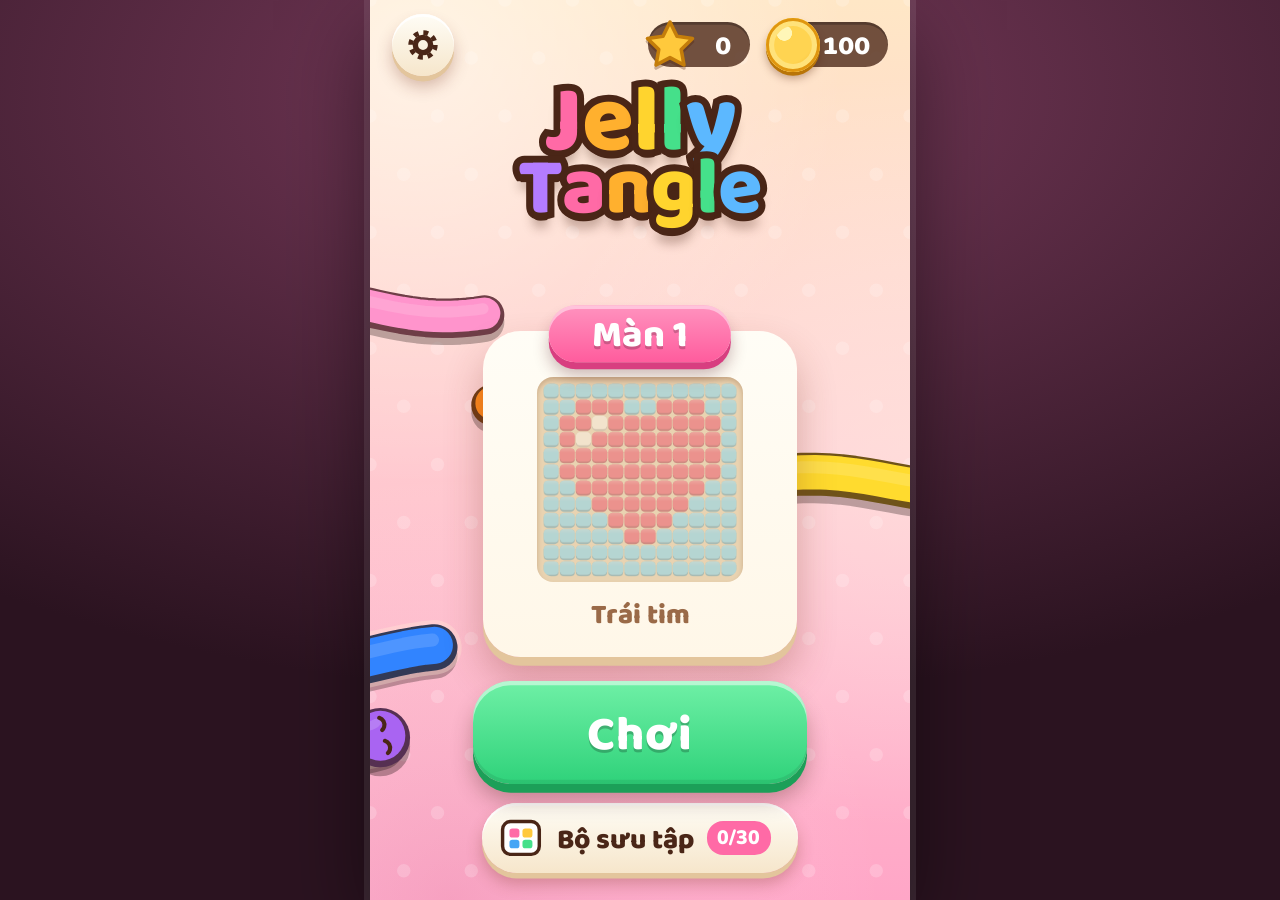
==== commit c00971b3: "Ship the fonts with the game; native haptics and 120 Hz in the APK - Baloo 2 and Nunito now live in " ====
--- a/index.html
+++ b/index.html
@@ -17,9 +17,13 @@
 <link rel="manifest" href="manifest.webmanifest">
 <link rel="icon" href="assets/icon.svg" type="image/svg+xml">
 <link rel="apple-touch-icon" href="assets/icon.svg">
-<link rel="preconnect" href="https://fonts.googleapis.com">
-<link rel="preconnect" href="https://fonts.gstatic.com" crossorigin>
-<link rel="stylesheet" href="https://fonts.googleapis.com/css2?family=Baloo+2:wght@700;800&family=Nunito:wght@700;800;900&display=swap">
+<!-- fonts ship with the game (tools/fetch_fonts.py): no request to another site, works offline and in the Android app.
+     The Latin and Vietnamese files are preloaded so the first screen already draws in the right typeface. -->
+<link rel="preload" href="assets/fonts/Baloo2-latin.woff2" as="font" type="font/woff2" crossorigin>
+<link rel="preload" href="assets/fonts/Baloo2-vietnamese.woff2" as="font" type="font/woff2" crossorigin>
+<link rel="preload" href="assets/fonts/Nunito-latin.woff2" as="font" type="font/woff2" crossorigin>
+<link rel="preload" href="assets/fonts/Nunito-vietnamese.woff2" as="font" type="font/woff2" crossorigin>
+<link rel="stylesheet" href="css/fonts.css">
 <link rel="stylesheet" href="css/style.css">
 </head>
 <body>
--- a/css/fonts.css
+++ b/css/fonts.css
@@ -0,0 +1,138 @@
+/* Baloo 2 and Nunito, served from this repo (tools/fetch_fonts.py): no network font request, so the web
+   build works offline and the Android app needs no Internet permission. SIL Open Font License, see
+   assets/fonts/OFL-*.txt. Each subset loads only when the page's text needs a character in its range. */
+/* Baloo 2 700, vietnamese */
+@font-face {
+  font-family: 'Baloo 2';
+  font-style: normal;
+  font-weight: 700;
+  font-display: swap;
+  src: url(../assets/fonts/Baloo2-vietnamese.woff2) format('woff2');
+  unicode-range: U+0102-0103, U+0110-0111, U+0128-0129, U+0168-0169, U+01A0-01A1, U+01AF-01B0, U+0300-0301, U+0303-0304, U+0308-0309, U+0323, U+0329, U+1EA0-1EF9, U+20AB;
+}
+/* Baloo 2 700, latin-ext */
+@font-face {
+  font-family: 'Baloo 2';
+  font-style: normal;
+  font-weight: 700;
+  font-display: swap;
+  src: url(../assets/fonts/Baloo2-latin-ext.woff2) format('woff2');
+  unicode-range: U+0100-02BA, U+02BD-02C5, U+02C7-02CC, U+02CE-02D7, U+02DD-02FF, U+0304, U+0308, U+0329, U+1D00-1DBF, U+1E00-1E9F, U+1EF2-1EFF, U+2020, U+20A0-20AB, U+20AD-20C4, U+2113, U+2C60-2C7F, U+A720-A7FF;
+}
+/* Baloo 2 700, latin */
+@font-face {
+  font-family: 'Baloo 2';
+  font-style: normal;
+  font-weight: 700;
+  font-display: swap;
+  src: url(../assets/fonts/Baloo2-latin.woff2) format('woff2');
+  unicode-range: U+0000-00FF, U+0131, U+0152-0153, U+02BB-02BC, U+02C6, U+02DA, U+02DC, U+0304, U+0308, U+0329, U+2000-206F, U+20AC, U+2122, U+2191, U+2193, U+2212, U+2215, U+FEFF, U+FFFD;
+}
+/* Baloo 2 800, vietnamese */
+@font-face {
+  font-family: 'Baloo 2';
+  font-style: normal;
+  font-weight: 800;
+  font-display: swap;
+  src: url(../assets/fonts/Baloo2-vietnamese.woff2) format('woff2');
+  unicode-range: U+0102-0103, U+0110-0111, U+0128-0129, U+0168-0169, U+01A0-01A1, U+01AF-01B0, U+0300-0301, U+0303-0304, U+0308-0309, U+0323, U+0329, U+1EA0-1EF9, U+20AB;
+}
+/* Baloo 2 800, latin-ext */
+@font-face {
+  font-family: 'Baloo 2';
+  font-style: normal;
+  font-weight: 800;
+  font-display: swap;
+  src: url(../assets/fonts/Baloo2-latin-ext.woff2) format('woff2');
+  unicode-range: U+0100-02BA, U+02BD-02C5, U+02C7-02CC, U+02CE-02D7, U+02DD-02FF, U+0304, U+0308, U+0329, U+1D00-1DBF, U+1E00-1E9F, U+1EF2-1EFF, U+2020, U+20A0-20AB, U+20AD-20C4, U+2113, U+2C60-2C7F, U+A720-A7FF;
+}
+/* Baloo 2 800, latin */
+@font-face {
+  font-family: 'Baloo 2';
+  font-style: normal;
+  font-weight: 800;
+  font-display: swap;
+  src: url(../assets/fonts/Baloo2-latin.woff2) format('woff2');
+  unicode-range: U+0000-00FF, U+0131, U+0152-0153, U+02BB-02BC, U+02C6, U+02DA, U+02DC, U+0304, U+0308, U+0329, U+2000-206F, U+20AC, U+2122, U+2191, U+2193, U+2212, U+2215, U+FEFF, U+FFFD;
+}
+/* Nunito 700, vietnamese */
+@font-face {
+  font-family: 'Nunito';
+  font-style: normal;
+  font-weight: 700;
+  font-display: swap;
+  src: url(../assets/fonts/Nunito-vietnamese.woff2) format('woff2');
+  unicode-range: U+0102-0103, U+0110-0111, U+0128-0129, U+0168-0169, U+01A0-01A1, U+01AF-01B0, U+0300-0301, U+0303-0304, U+0308-0309, U+0323, U+0329, U+1EA0-1EF9, U+20AB;
+}
+/* Nunito 700, latin-ext */
+@font-face {
+  font-family: 'Nunito';
+  font-style: normal;
+  font-weight: 700;
+  font-display: swap;
+  src: url(../assets/fonts/Nunito-latin-ext.woff2) format('woff2');
+  unicode-range: U+0100-02BA, U+02BD-02C5, U+02C7-02CC, U+02CE-02D7, U+02DD-02FF, U+0304, U+0308, U+0329, U+1D00-1DBF, U+1E00-1E9F, U+1EF2-1EFF, U+2020, U+20A0-20AB, U+20AD-20C4, U+2113, U+2C60-2C7F, U+A720-A7FF;
+}
+/* Nunito 700, latin */
+@font-face {
+  font-family: 'Nunito';
+  font-style: normal;
+  font-weight: 700;
+  font-display: swap;
+  src: url(../assets/fonts/Nunito-latin.woff2) format('woff2');
+  unicode-range: U+0000-00FF, U+0131, U+0152-0153, U+02BB-02BC, U+02C6, U+02DA, U+02DC, U+0304, U+0308, U+0329, U+2000-206F, U+20AC, U+2122, U+2191, U+2193, U+2212, U+2215, U+FEFF, U+FFFD;
+}
+/* Nunito 800, vietnamese */
+@font-face {
+  font-family: 'Nunito';
+  font-style: normal;
+  font-weight: 800;
+  font-display: swap;
+  src: url(../assets/fonts/Nunito-vietnamese.woff2) format('woff2');
+  unicode-range: U+0102-0103, U+0110-0111, U+0128-0129, U+0168-0169, U+01A0-01A1, U+01AF-01B0, U+0300-0301, U+0303-0304, U+0308-0309, U+0323, U+0329, U+1EA0-1EF9, U+20AB;
+}
+/* Nunito 800, latin-ext */
+@font-face {
+  font-family: 'Nunito';
+  font-style: normal;
+  font-weight: 800;
+  font-display: swap;
+  src: url(../assets/fonts/Nunito-latin-ext.woff2) format('woff2');
+  unicode-range: U+0100-02BA, U+02BD-02C5, U+02C7-02CC, U+02CE-02D7, U+02DD-02FF, U+0304, U+0308, U+0329, U+1D00-1DBF, U+1E00-1E9F, U+1EF2-1EFF, U+2020, U+20A0-20AB, U+20AD-20C4, U+2113, U+2C60-2C7F, U+A720-A7FF;
+}
+/* Nunito 800, latin */
+@font-face {
+  font-family: 'Nunito';
+  font-style: normal;
+  font-weight: 800;
+  font-display: swap;
+  src: url(../assets/fonts/Nunito-latin.woff2) format('woff2');
+  unicode-range: U+0000-00FF, U+0131, U+0152-0153, U+02BB-02BC, U+02C6, U+02DA, U+02DC, U+0304, U+0308, U+0329, U+2000-206F, U+20AC, U+2122, U+2191, U+2193, U+2212, U+2215, U+FEFF, U+FFFD;
+}
+/* Nunito 900, vietnamese */
+@font-face {
+  font-family: 'Nunito';
+  font-style: normal;
+  font-weight: 900;
+  font-display: swap;
+  src: url(../assets/fonts/Nunito-vietnamese.woff2) format('woff2');
+  unicode-range: U+0102-0103, U+0110-0111, U+0128-0129, U+0168-0169, U+01A0-01A1, U+01AF-01B0, U+0300-0301, U+0303-0304, U+0308-0309, U+0323, U+0329, U+1EA0-1EF9, U+20AB;
+}
+/* Nunito 900, latin-ext */
+@font-face {
+  font-family: 'Nunito';
+  font-style: normal;
+  font-weight: 900;
+  font-display: swap;
+  src: url(../assets/fonts/Nunito-latin-ext.woff2) format('woff2');
+  unicode-range: U+0100-02BA, U+02BD-02C5, U+02C7-02CC, U+02CE-02D7, U+02DD-02FF, U+0304, U+0308, U+0329, U+1D00-1DBF, U+1E00-1E9F, U+1EF2-1EFF, U+2020, U+20A0-20AB, U+20AD-20C4, U+2113, U+2C60-2C7F, U+A720-A7FF;
+}
+/* Nunito 900, latin */
+@font-face {
+  font-family: 'Nunito';
+  font-style: normal;
+  font-weight: 900;
+  font-display: swap;
+  src: url(../assets/fonts/Nunito-latin.woff2) format('woff2');
+  unicode-range: U+0000-00FF, U+0131, U+0152-0153, U+02BB-02BC, U+02C6, U+02DA, U+02DC, U+0304, U+0308, U+0329, U+2000-206F, U+20AC, U+2122, U+2191, U+2193, U+2212, U+2215, U+FEFF, U+FFFD;
+}
--- a/css/style.css
+++ b/css/style.css
@@ -177,7 +177,8 @@
 /* before any booster unlocks the bottom bar is empty: the toast sits in it, wide enough for two lines, clear of the worm box */
 #toast.low { bottom: calc(var(--sb) + var(--u) * 2.4); max-width: calc(var(--u) * 94); padding-left: calc(var(--u) * 3.2); padding-right: calc(var(--u) * 3.2); }
 
-#banner { position: absolute; left: 0; right: 0; top: 40%; z-index: 30; display: grid; place-items: center; pointer-events: none; opacity: 0; }
+/* under the popups (z 20): a quick loss on a hard level must not show "Hard level!" across the fail card */
+#banner { position: absolute; left: 0; right: 0; top: 40%; z-index: 19; display: grid; place-items: center; pointer-events: none; opacity: 0; }
 #banner span {
   display: block; padding: calc(var(--u) * 3.2) calc(var(--u) * 12) calc(var(--u) * 2); width: 120%; text-align: center; color: #fff; font: 800 calc(var(--u) * 12) var(--display); line-height: 1;
   background: linear-gradient(#ff7f93, #e8375b); -webkit-text-stroke: calc(var(--u) * 1.6) #8f1232; paint-order: stroke fill;
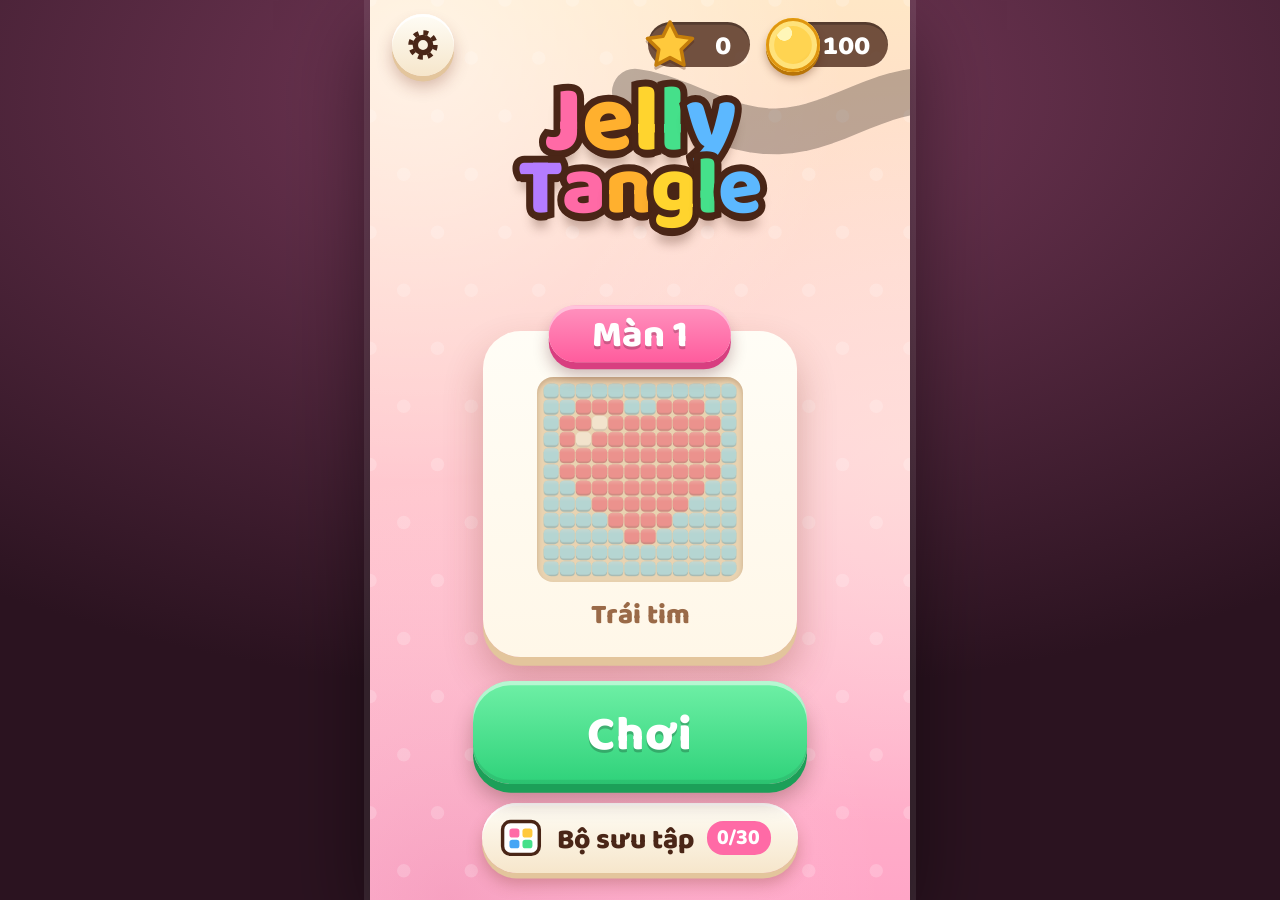
==== commit f27dc04c: "Cheat panel: tap a level title five times For testing on phones and in the browser. Five quick taps " ====
--- a/index.html
+++ b/index.html
@@ -17,13 +17,9 @@
 <link rel="manifest" href="manifest.webmanifest">
 <link rel="icon" href="assets/icon.svg" type="image/svg+xml">
 <link rel="apple-touch-icon" href="assets/icon.svg">
-<!-- fonts ship with the game (tools/fetch_fonts.py): no request to another site, works offline and in the Android app.
-     The Latin and Vietnamese files are preloaded so the first screen already draws in the right typeface. -->
-<link rel="preload" href="assets/fonts/Baloo2-latin.woff2" as="font" type="font/woff2" crossorigin>
-<link rel="preload" href="assets/fonts/Baloo2-vietnamese.woff2" as="font" type="font/woff2" crossorigin>
-<link rel="preload" href="assets/fonts/Nunito-latin.woff2" as="font" type="font/woff2" crossorigin>
-<link rel="preload" href="assets/fonts/Nunito-vietnamese.woff2" as="font" type="font/woff2" crossorigin>
-<link rel="stylesheet" href="css/fonts.css">
+<link rel="preconnect" href="https://fonts.googleapis.com">
+<link rel="preconnect" href="https://fonts.gstatic.com" crossorigin>
+<link rel="stylesheet" href="https://fonts.googleapis.com/css2?family=Baloo+2:wght@700;800&family=Nunito:wght@700;800;900&display=swap">
 <link rel="stylesheet" href="css/style.css">
 </head>
 <body>
@@ -70,6 +66,7 @@
   <div id="curtain"></div>
   <canvas id="fx"></canvas>
   <div id="fps" class="hidden"></div>
+  <div id="cheatBadge" class="hidden"></div>
   <div id="boot"><div class="bootLogo">Jelly<br>Tangle</div><div class="bootDots"><i></i><i></i><i></i></div></div>
 </div>
 
@@ -83,6 +80,7 @@
 <script src="js/fx.js"></script>
 <script src="js/game.js"></script>
 <script src="js/ui.js"></script>
+<script src="js/cheat.js"></script>
 <script src="js/main.js"></script>
 </body>
 </html>
--- a/css/style.css
+++ b/css/style.css
@@ -177,8 +177,7 @@
 /* before any booster unlocks the bottom bar is empty: the toast sits in it, wide enough for two lines, clear of the worm box */
 #toast.low { bottom: calc(var(--sb) + var(--u) * 2.4); max-width: calc(var(--u) * 94); padding-left: calc(var(--u) * 3.2); padding-right: calc(var(--u) * 3.2); }
 
-/* under the popups (z 20): a quick loss on a hard level must not show "Hard level!" across the fail card */
-#banner { position: absolute; left: 0; right: 0; top: 40%; z-index: 19; display: grid; place-items: center; pointer-events: none; opacity: 0; }
+#banner { position: absolute; left: 0; right: 0; top: 40%; z-index: 30; display: grid; place-items: center; pointer-events: none; opacity: 0; }
 #banner span {
   display: block; padding: calc(var(--u) * 3.2) calc(var(--u) * 12) calc(var(--u) * 2); width: 120%; text-align: center; color: #fff; font: 800 calc(var(--u) * 12) var(--display); line-height: 1;
   background: linear-gradient(#ff7f93, #e8375b); -webkit-text-stroke: calc(var(--u) * 1.6) #8f1232; paint-order: stroke fill;
@@ -266,6 +265,71 @@
 .pageDots i.on { background: var(--pink); transform: scale(1.3); }
 .pageDots i.full { background: var(--green); }
 
+/* ---------- cheat panel (five taps on a level title, js/cheat.js) ---------- */
+.ribbon.dark { --a: #9583b8; --b: #5f4b8b; --l: #3d2d63; letter-spacing: .08em; }
+.card.cheat { height: 100%; padding: calc(var(--u) * 10) calc(var(--u) * 4.5) calc(var(--u) * 3); gap: calc(var(--u) * 2.4); text-align: left; }
+.card.cheat .chTabs { flex: none; }
+.chBody {
+  flex: 1 1 auto; min-height: 0; overflow-y: auto; overscroll-behavior: contain; touch-action: pan-y; -webkit-overflow-scrolling: touch;
+  display: flex; flex-direction: column; gap: calc(var(--u) * 2.2); margin: 0 calc(var(--u) * -2); padding: calc(var(--u) * .6) calc(var(--u) * 2) calc(var(--u) * 2);
+}
+.chH { margin-top: calc(var(--u) * 1.2); font: 900 calc(var(--u) * 3) var(--body); letter-spacing: .09em; text-transform: uppercase; color: var(--ink2); }
+.chNote { margin: 0; font: 800 calc(var(--u) * 3.2) / 1.3 var(--body); color: var(--ink2); }
+.chGrid { display: grid; grid-template-columns: repeat(3, 1fr); gap: calc(var(--u) * 1.8); }
+.chGrid.two { grid-template-columns: repeat(2, 1fr); }
+.chGrid.four { grid-template-columns: repeat(4, 1fr); }
+.chip {
+  min-height: calc(var(--u) * 10.5); padding: calc(var(--u) * 1.2) calc(var(--u) * 1.2) calc(var(--u) * .7); border-radius: calc(var(--u) * 3.4);
+  font: 800 calc(var(--u) * 3.6) / 1.05 var(--display); color: var(--ink); text-align: center;
+  background: linear-gradient(#fffdf6, #f3e3c8); box-shadow: inset 0 calc(var(--u) * .5) 0 rgba(255,255,255,.9), 0 calc(var(--u) * .9) 0 var(--lip);
+  transition: transform .08s, box-shadow .08s;
+}
+.chip small { display: block; margin-top: calc(var(--u) * .4); font: 900 calc(var(--u) * 2.5) var(--body); opacity: .75; }
+.chip:active { transform: translateY(calc(var(--u) * .7)); box-shadow: inset 0 calc(var(--u) * .5) 0 rgba(255,255,255,.9), 0 calc(var(--u) * .2) 0 var(--lip); }
+.chip.gold { background: linear-gradient(#ffe892, #ffc93c); box-shadow: inset 0 calc(var(--u) * .5) 0 rgba(255,255,255,.6), 0 calc(var(--u) * .9) 0 var(--goldd); color: #6a3d00; }
+.chip.red { background: linear-gradient(#ff9fac, #f9677b); box-shadow: inset 0 calc(var(--u) * .5) 0 rgba(255,255,255,.45), 0 calc(var(--u) * .9) 0 var(--redd); color: #fff; text-shadow: 0 calc(var(--u) * .4) 0 rgba(0,0,0,.18); }
+.chip.blue { background: linear-gradient(#9dd8ff, #56aef5); box-shadow: inset 0 calc(var(--u) * .5) 0 rgba(255,255,255,.45), 0 calc(var(--u) * .9) 0 var(--blued); color: #fff; text-shadow: 0 calc(var(--u) * .4) 0 rgba(0,0,0,.18); }
+.chip.green { background: linear-gradient(#8cf2b8, #3fd884); box-shadow: inset 0 calc(var(--u) * .5) 0 rgba(255,255,255,.45), 0 calc(var(--u) * .9) 0 var(--greend); color: #fff; text-shadow: 0 calc(var(--u) * .4) 0 rgba(0,0,0,.18); }
+.chip.wide { width: 100%; }
+.chip[disabled] { opacity: .38; filter: grayscale(.6); pointer-events: none; }
+.chInfo { display: flex; align-items: center; gap: calc(var(--u) * 3); padding: calc(var(--u) * 2.4); border-radius: calc(var(--u) * 4); background: #fff3dd; box-shadow: inset 0 0 0 calc(var(--u) * .6) #f0dcb8; }
+.chInfo canvas { flex: none; width: calc(var(--u) * 17); height: calc(var(--u) * 17); border-radius: calc(var(--u) * 2.4); background: #e9d3b1; padding: calc(var(--u) * .6); }
+.chInfo > div { min-width: 0; }
+.chInfo b { display: block; margin-bottom: calc(var(--u) * .6); font: 800 calc(var(--u) * 4.6) / 1.1 var(--display); }
+.chInfo span { display: block; font: 800 calc(var(--u) * 3.1) / 1.4 var(--body); color: var(--ink2); }
+.chInfo span.chTags { display: flex; flex-wrap: wrap; gap: calc(var(--u) * 1); margin-top: calc(var(--u) * 1); }
+.chTags i { padding: calc(var(--u) * .5) calc(var(--u) * 1.6) calc(var(--u) * .4); border-radius: calc(var(--u) * 2); background: #e9def8; color: #5f4b8b; font: 900 calc(var(--u) * 2.6) var(--body); font-style: normal; white-space: nowrap; }
+.chSol { padding: 0 calc(var(--u) * 1); font: 800 calc(var(--u) * 3.2) / 1.5 var(--body); color: var(--ink2); word-spacing: .08em; }
+.chSol b { display: block; color: var(--ink); font-weight: 900; }
+.chStep { display: grid; grid-template-columns: auto auto 1fr auto auto; gap: calc(var(--u) * 1.6); }
+.chStep .chip { min-width: calc(var(--u) * 10.5); }
+.chStep .val { min-width: 0; display: flex; flex-direction: column; align-items: center; justify-content: center; border-radius: calc(var(--u) * 3.4); background: #fff; box-shadow: inset 0 0 0 calc(var(--u) * .6) #ead6b6; padding: calc(var(--u) * .8) calc(var(--u) * 1); }
+.chStep .val b { font: 800 calc(var(--u) * 6.4) / 1 var(--display); transform: translateY(6%); }
+.chStep .val small { max-width: 100%; overflow: hidden; text-overflow: ellipsis; white-space: nowrap; font: 900 calc(var(--u) * 2.7) var(--body); color: var(--ink2); }
+.card.cheat .btn.sm { flex: none; min-height: calc(var(--u) * 11.5); font-size: calc(var(--u) * 5); }
+.card.cheat .setRow { padding: 0 calc(var(--u) * .5); font-size: calc(var(--u) * 4.2); }
+.card.cheat .setRow.col { gap: calc(var(--u) * 1.4); }
+.card.cheat .seg button { padding-left: calc(var(--u) * 1); padding-right: calc(var(--u) * 1); font-size: calc(var(--u) * 3.8); }
+.chRow { display: flex; align-items: center; gap: calc(var(--u) * 1.8); }
+.chBi { flex: none; width: calc(var(--u) * 10); height: calc(var(--u) * 10); border-radius: calc(var(--u) * 3); display: grid; place-items: center; background: linear-gradient(var(--a), var(--b)); box-shadow: inset 0 calc(var(--u) * .5) 0 rgba(255,255,255,.5), 0 calc(var(--u) * .8) 0 var(--l); }
+.chBi svg { width: 64%; height: 64%; }
+.chBi[data-b="hint"] { --a: #ffe07a; --b: #ffbe2e; --l: #d68f0c; }
+.chBi[data-b="pick"] { --a: #ff9cc5; --b: #ff5c9d; --l: var(--pinkd); }
+.chBi[data-b="slot"] { --a: #8fd8ff; --b: #45a5f5; --l: var(--blued); }
+.chRow .nm { flex: 1; min-width: 0; font: 800 calc(var(--u) * 4.2) / 1.1 var(--display); }
+.chRow .nm small { display: block; font: 900 calc(var(--u) * 2.6) var(--body); color: var(--ink2); }
+.chRow .cnt { min-width: calc(var(--u) * 7); text-align: center; font: 800 calc(var(--u) * 5.2) var(--display); }
+.chRow .chip { min-height: calc(var(--u) * 9); min-width: calc(var(--u) * 9.5); padding-left: calc(var(--u) * .8); padding-right: calc(var(--u) * .8); }
+.chCoins { display: flex; align-items: center; gap: calc(var(--u) * 2.4); font: 800 calc(var(--u) * 8) var(--display); line-height: 1; }
+.chCoins i { position: static; width: calc(var(--u) * 9); height: calc(var(--u) * 9); margin: 0; }
+.chCoins b { transform: translateY(8%); font-variant-numeric: tabular-nums; }
+.chInfo.text span { font-variant-numeric: tabular-nums; }
+.chMsg { flex: none; min-height: calc(var(--u) * 4.4); text-align: center; font: 900 calc(var(--u) * 3.3) / 1.3 var(--body); color: var(--greend); opacity: 0; transition: opacity .2s; }
+.chMsg.show { opacity: 1; }
+/* which cheats are on: a small badge under the top bar, so a test run is never mistaken for the real game */
+#cheatBadge { position: absolute; right: calc(var(--u) * 3.4); top: calc(var(--st) + var(--u) * 15.5); z-index: 45; pointer-events: none; padding: calc(var(--u) * .9) calc(var(--u) * 2) calc(var(--u) * .6); border-radius: calc(var(--u) * 2); background: rgba(95,75,139,.9); color: #fff; font: 900 calc(var(--u) * 2.8) / 1 var(--body); letter-spacing: .04em; white-space: nowrap; box-shadow: 0 calc(var(--u) * .6) calc(var(--u) * 1.4) rgba(40,10,40,.3); }
+#modal.open ~ #cheatBadge { visibility: hidden; }   /* a popup covers the bars anyway; the badge would sit on its close button */
+
 #curtain { position: absolute; inset: 0; z-index: 35; pointer-events: none; background: radial-gradient(circle at 50% 45%, #ff8db8, #ff5c9d); clip-path: circle(0% at 50% 50%); transition: clip-path .38s cubic-bezier(.6,0,.4,1); }
 #curtain.shut { clip-path: circle(120% at 50% 50%); pointer-events: auto; }
 #boot { position: absolute; inset: 0; z-index: 50; display: flex; flex-direction: column; align-items: center; justify-content: center; gap: calc(var(--u) * 6); background: radial-gradient(circle at 50% 40%, #ffb6d2, #ff6aa6); transition: opacity .4s; }
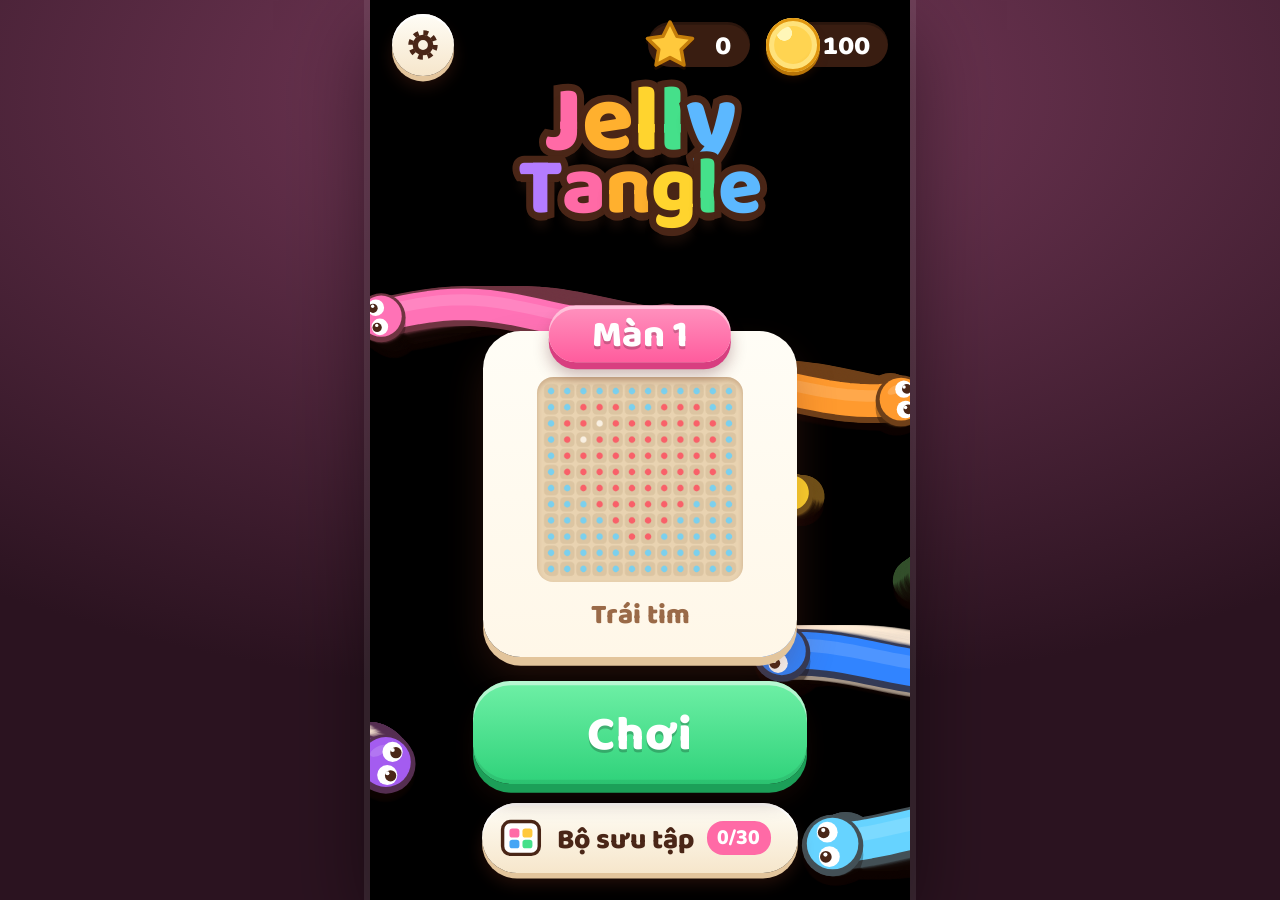
==== commit ccac1d9d: "Cheat panel: tap a level title five times For testing on phones and in the browser. Five quick taps " ====
--- a/index.html
+++ b/index.html
@@ -17,9 +17,13 @@
 <link rel="manifest" href="manifest.webmanifest">
 <link rel="icon" href="assets/icon.svg" type="image/svg+xml">
 <link rel="apple-touch-icon" href="assets/icon.svg">
-<link rel="preconnect" href="https://fonts.googleapis.com">
-<link rel="preconnect" href="https://fonts.gstatic.com" crossorigin>
-<link rel="stylesheet" href="https://fonts.googleapis.com/css2?family=Baloo+2:wght@700;800&family=Nunito:wght@700;800;900&display=swap">
+<!-- fonts ship with the game (tools/fetch_fonts.py): no request to another site, works offline and in the Android app.
+     The Latin and Vietnamese files are preloaded so the first screen already draws in the right typeface. -->
+<link rel="preload" href="assets/fonts/Baloo2-latin.woff2" as="font" type="font/woff2" crossorigin>
+<link rel="preload" href="assets/fonts/Baloo2-vietnamese.woff2" as="font" type="font/woff2" crossorigin>
+<link rel="preload" href="assets/fonts/Nunito-latin.woff2" as="font" type="font/woff2" crossorigin>
+<link rel="preload" href="assets/fonts/Nunito-vietnamese.woff2" as="font" type="font/woff2" crossorigin>
+<link rel="stylesheet" href="css/fonts.css">
 <link rel="stylesheet" href="css/style.css">
 </head>
 <body>
--- a/css/fonts.css
+++ b/css/fonts.css
@@ -0,0 +1,138 @@
+/* Baloo 2 and Nunito, served from this repo (tools/fetch_fonts.py): no network font request, so the web
+   build works offline and the Android app needs no Internet permission. SIL Open Font License, see
+   assets/fonts/OFL-*.txt. Each subset loads only when the page's text needs a character in its range. */
+/* Baloo 2 700, vietnamese */
+@font-face {
+  font-family: 'Baloo 2';
+  font-style: normal;
+  font-weight: 700;
+  font-display: swap;
+  src: url(../assets/fonts/Baloo2-vietnamese.woff2) format('woff2');
+  unicode-range: U+0102-0103, U+0110-0111, U+0128-0129, U+0168-0169, U+01A0-01A1, U+01AF-01B0, U+0300-0301, U+0303-0304, U+0308-0309, U+0323, U+0329, U+1EA0-1EF9, U+20AB;
+}
+/* Baloo 2 700, latin-ext */
+@font-face {
+  font-family: 'Baloo 2';
+  font-style: normal;
+  font-weight: 700;
+  font-display: swap;
+  src: url(../assets/fonts/Baloo2-latin-ext.woff2) format('woff2');
+  unicode-range: U+0100-02BA, U+02BD-02C5, U+02C7-02CC, U+02CE-02D7, U+02DD-02FF, U+0304, U+0308, U+0329, U+1D00-1DBF, U+1E00-1E9F, U+1EF2-1EFF, U+2020, U+20A0-20AB, U+20AD-20C4, U+2113, U+2C60-2C7F, U+A720-A7FF;
+}
+/* Baloo 2 700, latin */
+@font-face {
+  font-family: 'Baloo 2';
+  font-style: normal;
+  font-weight: 700;
+  font-display: swap;
+  src: url(../assets/fonts/Baloo2-latin.woff2) format('woff2');
+  unicode-range: U+0000-00FF, U+0131, U+0152-0153, U+02BB-02BC, U+02C6, U+02DA, U+02DC, U+0304, U+0308, U+0329, U+2000-206F, U+20AC, U+2122, U+2191, U+2193, U+2212, U+2215, U+FEFF, U+FFFD;
+}
+/* Baloo 2 800, vietnamese */
+@font-face {
+  font-family: 'Baloo 2';
+  font-style: normal;
+  font-weight: 800;
+  font-display: swap;
+  src: url(../assets/fonts/Baloo2-vietnamese.woff2) format('woff2');
+  unicode-range: U+0102-0103, U+0110-0111, U+0128-0129, U+0168-0169, U+01A0-01A1, U+01AF-01B0, U+0300-0301, U+0303-0304, U+0308-0309, U+0323, U+0329, U+1EA0-1EF9, U+20AB;
+}
+/* Baloo 2 800, latin-ext */
+@font-face {
+  font-family: 'Baloo 2';
+  font-style: normal;
+  font-weight: 800;
+  font-display: swap;
+  src: url(../assets/fonts/Baloo2-latin-ext.woff2) format('woff2');
+  unicode-range: U+0100-02BA, U+02BD-02C5, U+02C7-02CC, U+02CE-02D7, U+02DD-02FF, U+0304, U+0308, U+0329, U+1D00-1DBF, U+1E00-1E9F, U+1EF2-1EFF, U+2020, U+20A0-20AB, U+20AD-20C4, U+2113, U+2C60-2C7F, U+A720-A7FF;
+}
+/* Baloo 2 800, latin */
+@font-face {
+  font-family: 'Baloo 2';
+  font-style: normal;
+  font-weight: 800;
+  font-display: swap;
+  src: url(../assets/fonts/Baloo2-latin.woff2) format('woff2');
+  unicode-range: U+0000-00FF, U+0131, U+0152-0153, U+02BB-02BC, U+02C6, U+02DA, U+02DC, U+0304, U+0308, U+0329, U+2000-206F, U+20AC, U+2122, U+2191, U+2193, U+2212, U+2215, U+FEFF, U+FFFD;
+}
+/* Nunito 700, vietnamese */
+@font-face {
+  font-family: 'Nunito';
+  font-style: normal;
+  font-weight: 700;
+  font-display: swap;
+  src: url(../assets/fonts/Nunito-vietnamese.woff2) format('woff2');
+  unicode-range: U+0102-0103, U+0110-0111, U+0128-0129, U+0168-0169, U+01A0-01A1, U+01AF-01B0, U+0300-0301, U+0303-0304, U+0308-0309, U+0323, U+0329, U+1EA0-1EF9, U+20AB;
+}
+/* Nunito 700, latin-ext */
+@font-face {
+  font-family: 'Nunito';
+  font-style: normal;
+  font-weight: 700;
+  font-display: swap;
+  src: url(../assets/fonts/Nunito-latin-ext.woff2) format('woff2');
+  unicode-range: U+0100-02BA, U+02BD-02C5, U+02C7-02CC, U+02CE-02D7, U+02DD-02FF, U+0304, U+0308, U+0329, U+1D00-1DBF, U+1E00-1E9F, U+1EF2-1EFF, U+2020, U+20A0-20AB, U+20AD-20C4, U+2113, U+2C60-2C7F, U+A720-A7FF;
+}
+/* Nunito 700, latin */
+@font-face {
+  font-family: 'Nunito';
+  font-style: normal;
+  font-weight: 700;
+  font-display: swap;
+  src: url(../assets/fonts/Nunito-latin.woff2) format('woff2');
+  unicode-range: U+0000-00FF, U+0131, U+0152-0153, U+02BB-02BC, U+02C6, U+02DA, U+02DC, U+0304, U+0308, U+0329, U+2000-206F, U+20AC, U+2122, U+2191, U+2193, U+2212, U+2215, U+FEFF, U+FFFD;
+}
+/* Nunito 800, vietnamese */
+@font-face {
+  font-family: 'Nunito';
+  font-style: normal;
+  font-weight: 800;
+  font-display: swap;
+  src: url(../assets/fonts/Nunito-vietnamese.woff2) format('woff2');
+  unicode-range: U+0102-0103, U+0110-0111, U+0128-0129, U+0168-0169, U+01A0-01A1, U+01AF-01B0, U+0300-0301, U+0303-0304, U+0308-0309, U+0323, U+0329, U+1EA0-1EF9, U+20AB;
+}
+/* Nunito 800, latin-ext */
+@font-face {
+  font-family: 'Nunito';
+  font-style: normal;
+  font-weight: 800;
+  font-display: swap;
+  src: url(../assets/fonts/Nunito-latin-ext.woff2) format('woff2');
+  unicode-range: U+0100-02BA, U+02BD-02C5, U+02C7-02CC, U+02CE-02D7, U+02DD-02FF, U+0304, U+0308, U+0329, U+1D00-1DBF, U+1E00-1E9F, U+1EF2-1EFF, U+2020, U+20A0-20AB, U+20AD-20C4, U+2113, U+2C60-2C7F, U+A720-A7FF;
+}
+/* Nunito 800, latin */
+@font-face {
+  font-family: 'Nunito';
+  font-style: normal;
+  font-weight: 800;
+  font-display: swap;
+  src: url(../assets/fonts/Nunito-latin.woff2) format('woff2');
+  unicode-range: U+0000-00FF, U+0131, U+0152-0153, U+02BB-02BC, U+02C6, U+02DA, U+02DC, U+0304, U+0308, U+0329, U+2000-206F, U+20AC, U+2122, U+2191, U+2193, U+2212, U+2215, U+FEFF, U+FFFD;
+}
+/* Nunito 900, vietnamese */
+@font-face {
+  font-family: 'Nunito';
+  font-style: normal;
+  font-weight: 900;
+  font-display: swap;
+  src: url(../assets/fonts/Nunito-vietnamese.woff2) format('woff2');
+  unicode-range: U+0102-0103, U+0110-0111, U+0128-0129, U+0168-0169, U+01A0-01A1, U+01AF-01B0, U+0300-0301, U+0303-0304, U+0308-0309, U+0323, U+0329, U+1EA0-1EF9, U+20AB;
+}
+/* Nunito 900, latin-ext */
+@font-face {
+  font-family: 'Nunito';
+  font-style: normal;
+  font-weight: 900;
+  font-display: swap;
+  src: url(../assets/fonts/Nunito-latin-ext.woff2) format('woff2');
+  unicode-range: U+0100-02BA, U+02BD-02C5, U+02C7-02CC, U+02CE-02D7, U+02DD-02FF, U+0304, U+0308, U+0329, U+1D00-1DBF, U+1E00-1E9F, U+1EF2-1EFF, U+2020, U+20A0-20AB, U+20AD-20C4, U+2113, U+2C60-2C7F, U+A720-A7FF;
+}
+/* Nunito 900, latin */
+@font-face {
+  font-family: 'Nunito';
+  font-style: normal;
+  font-weight: 900;
+  font-display: swap;
+  src: url(../assets/fonts/Nunito-latin.woff2) format('woff2');
+  unicode-range: U+0000-00FF, U+0131, U+0152-0153, U+02BB-02BC, U+02C6, U+02DA, U+02DC, U+0304, U+0308, U+0329, U+2000-206F, U+20AC, U+2122, U+2191, U+2193, U+2212, U+2215, U+FEFF, U+FFFD;
+}
--- a/css/style.css
+++ b/css/style.css
@@ -177,7 +177,8 @@
 /* before any booster unlocks the bottom bar is empty: the toast sits in it, wide enough for two lines, clear of the worm box */
 #toast.low { bottom: calc(var(--sb) + var(--u) * 2.4); max-width: calc(var(--u) * 94); padding-left: calc(var(--u) * 3.2); padding-right: calc(var(--u) * 3.2); }
 
-#banner { position: absolute; left: 0; right: 0; top: 40%; z-index: 30; display: grid; place-items: center; pointer-events: none; opacity: 0; }
+/* under the popups (z 20): a quick loss on a hard level must not show "Hard level!" across the fail card */
+#banner { position: absolute; left: 0; right: 0; top: 40%; z-index: 19; display: grid; place-items: center; pointer-events: none; opacity: 0; }
 #banner span {
   display: block; padding: calc(var(--u) * 3.2) calc(var(--u) * 12) calc(var(--u) * 2); width: 120%; text-align: center; color: #fff; font: 800 calc(var(--u) * 12) var(--display); line-height: 1;
   background: linear-gradient(#ff7f93, #e8375b); -webkit-text-stroke: calc(var(--u) * 1.6) #8f1232; paint-order: stroke fill;
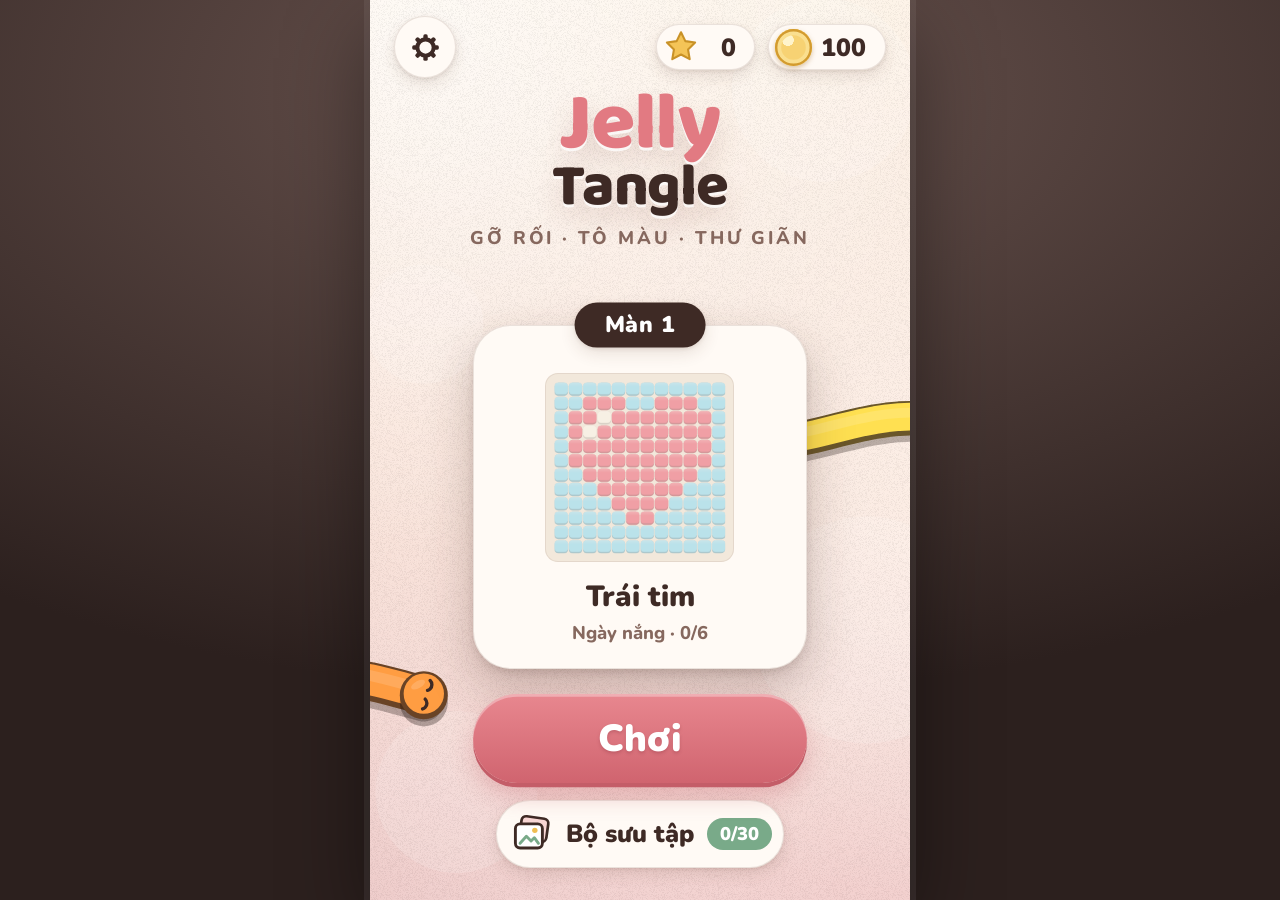
==== commit 5ed09eed: "Redesign for the 25-45 puzzle audience, with ASMR sound Look ("patisserie"): porcelain cards on soft" ====
--- a/index.html
+++ b/index.html
@@ -10,7 +10,7 @@
      schemes; css/style.css then pins the page to light. -->
 <meta name="color-scheme" content="light dark">
 <meta name="darkreader-lock">
-<meta name="theme-color" content="#ffb9cf">
+<meta name="theme-color" content="#f6ebe0">
 <meta name="mobile-web-app-capable" content="yes">
 <meta name="apple-mobile-web-app-capable" content="yes">
 <meta name="apple-mobile-web-app-status-bar-style" content="black-translucent">
@@ -37,11 +37,13 @@
       <div class="pill starPill"><i class="starIco"></i><span id="hStars">0</span></div>
       <div class="pill coinPill"><i class="coinIco"></i><span class="coinVal">0</span></div>
     </div>
-    <h1 class="logo" id="logo" aria-label="Jelly Tangle"></h1>
+    <h1 class="logo" id="logo" aria-label="Jelly Tangle"><span class="w1">Jelly</span><span class="w2">Tangle</span></h1>
+    <p class="tagline" id="hTag"></p>
     <div class="levelCard" id="levelCard">
       <div class="ribbon" id="hLevel"></div>
       <canvas id="hPic" width="264" height="264"></canvas>
       <div class="picName" id="hPicName"></div>
+      <div class="picPage" id="hPage"></div>
     </div>
     <button class="btn green big pulse" id="hPlay"></button>
     <button class="navBtn" id="hAlbum"><span class="nico"></span><b id="hAlbumTxt"></b><i id="hAlbumN"></i></button>
@@ -71,7 +73,7 @@
   <canvas id="fx"></canvas>
   <div id="fps" class="hidden"></div>
   <div id="cheatBadge" class="hidden"></div>
-  <div id="boot"><div class="bootLogo">Jelly<br>Tangle</div><div class="bootDots"><i></i><i></i><i></i></div></div>
+  <div id="boot"><div class="bootLogo">Jelly<span>Tangle</span></div><div class="bootDots"><i></i><i></i><i></i></div></div>
 </div>
 
 <script src="js/util.js"></script>
--- a/css/style.css
+++ b/css/style.css
@@ -1,17 +1,28 @@
-/* Jelly Tangle UI. Every size is a multiple of --u (1% of the game column width, set from JS),
-   so the HUD keeps its proportions on any phone. */
+/* Jelly Tangle UI, "pâtisserie" theme.
+   Made for relaxed adult puzzle players (the core audience is women of 30 to 45 who play for calm and for pretty
+   things, with a competitive minority): porcelain cards on soft pastel paper, espresso ink, rose / sage / honey
+   accents, soft depth instead of hard cartoon edges, and type that stays readable at arm's length (body text never
+   below 4 units, about 15 px on a 390 px phone). Every size is a multiple of --u (1% of the game column width, set
+   from JS), so the layout keeps its proportions on any phone. */
 :root {
   --u: 3.9px;
-  --cream: #fff7e8; --cream2: #f6e6cb; --lip: #e3c59c;
-  --ink: #4a2617; --ink2: #9a6a48;
-  --pink: #ff6aa6; --pinkd: #d83e80;
-  --green: #45e08a; --greend: #1c9f58;
-  --blue: #5cb8ff; --blued: #2b7fd6;
-  --gold: #ffc93c; --goldd: #d68f0c;
-  --red: #ff5a6e; --redd: #c92f49;
+  --paper: #fffaf5; --paper2: #fbf3ea; --cream: #f5e9dc; --oat: #eadac8; --line: rgba(110,74,60,.14); --edge: #e8d8c7;
+  --ink: #3e2a25; --ink2: #86685e; --ink3: #b19a90;
+  --rose: #e27a82; --rose1: #f09c9e; --roseD: #c45d68;
+  --sage: #79aa89; --sage1: #9cc8a9; --sageD: #5a8a6b;
+  --honey: #f0bd52; --honeyD: #c58f22;
+  --sky: #7aa5d6; --skyD: #5683bb;
+  --lav: #9d90d3; --lavD: #7768b4;
+  --red: #dc6a62; --redD: #b14c46;
+  --shadow: 0 calc(var(--u) * .4) calc(var(--u) * 1) rgba(80,48,36,.10), 0 calc(var(--u) * 1.6) calc(var(--u) * 4) rgba(80,48,36,.12);
+  --shadowLg: 0 calc(var(--u) * 1) calc(var(--u) * 2) rgba(60,34,26,.12), 0 calc(var(--u) * 5) calc(var(--u) * 12) rgba(60,34,26,.26);
+  --ease: cubic-bezier(.2,.8,.2,1);
   --st: env(safe-area-inset-top, 0px); --sb: env(safe-area-inset-bottom, 0px);
   --display: 'Baloo 2', 'Trebuchet MS', system-ui, sans-serif;
   --body: 'Nunito', system-ui, -apple-system, 'Segoe UI', sans-serif;
+  /* older names, still used by the cheat panel */
+  --green: var(--sage); --greend: var(--sageD); --pink: var(--rose); --pinkd: var(--roseD); --blued: var(--skyD);
+  --redd: var(--redD); --goldd: var(--honeyD); --lip: var(--edge); --cream2: var(--cream);
 }
 /* One fixed light palette: "only" stops the browser from re-colouring the page when the device is in dark mode.
    The media query is intentional even though it repeats the rule: some browsers only skip their forced dark
@@ -21,254 +32,275 @@
 *, *::before, *::after { box-sizing: border-box; -webkit-tap-highlight-color: transparent; }
 html, body { height: 100%; margin: 0; overflow: hidden; overscroll-behavior: none; }
 body {
-  display: grid; place-items: center; background: radial-gradient(120% 90% at 50% 10%, #7a3b5c, #2b1320 75%);
+  display: grid; place-items: center; background: radial-gradient(120% 90% at 50% 10%, #6b5550, #2c201e 75%);
   font-family: var(--body); color: var(--ink); user-select: none; -webkit-user-select: none; touch-action: none;
 }
 button { font: inherit; color: inherit; border: 0; padding: 0; background: none; cursor: pointer; touch-action: manipulation; }
-#app { position: relative; width: min(100vw, 60vh, 560px); width: min(100vw, 60dvh, 560px); height: 100vh; height: 100dvh; overflow: hidden; background: #ffd3c8; }
-@media (min-width: 620px) { #app { box-shadow: 0 0 0 6px rgba(255,255,255,.08), 0 30px 80px rgba(0,0,0,.5); } }
+#app { position: relative; width: min(100vw, 60vh, 560px); width: min(100vw, 60dvh, 560px); height: 100vh; height: 100dvh; overflow: hidden; background: #f6ebe0; }
+@media (min-width: 620px) { #app { box-shadow: 0 0 0 6px rgba(255,255,255,.06), 0 30px 80px rgba(0,0,0,.45); } }
 canvas#world, canvas#fx { position: absolute; inset: 0; width: 100%; height: 100%; display: block; }
 canvas#world { touch-action: none; }
 canvas#fx { pointer-events: none; z-index: 40; }
-#fps { position: absolute; left: calc(var(--u) * 3.4); top: calc(var(--st) + var(--u) * 16); z-index: 45; pointer-events: none; padding: calc(var(--u) * .9) calc(var(--u) * 1.8) calc(var(--u) * .6); border-radius: calc(var(--u) * 2); background: rgba(74,38,23,.72); color: #fff; font: 800 calc(var(--u) * 2.9) / 1 var(--body); font-variant-numeric: tabular-nums; white-space: nowrap; }
+#fps { position: absolute; left: calc(var(--u) * 3.4); top: calc(var(--st) + var(--u) * 15); z-index: 45; pointer-events: none; padding: calc(var(--u) * .9) calc(var(--u) * 1.8) calc(var(--u) * .7); border-radius: calc(var(--u) * 2); background: rgba(62,42,37,.75); color: #fff; font: 800 calc(var(--u) * 2.9) / 1 var(--body); font-variant-numeric: tabular-nums; white-space: nowrap; }
 .screen { position: absolute; inset: 0; pointer-events: none; }
 .screen > * { pointer-events: auto; }
 .hidden { display: none !important; }
 
 /* ---------- shared pieces ---------- */
+/* round icon button: a porcelain disc with a hairline edge */
 .rbtn {
   width: calc(var(--u) * 11.5); height: calc(var(--u) * 11.5); border-radius: 50%; flex: none; display: grid; place-items: center;
-  background: linear-gradient(#fffdf6, var(--cream2)); color: var(--ink);
-  box-shadow: inset 0 calc(var(--u) * .5) 0 rgba(255,255,255,.9), 0 calc(var(--u) * 1) 0 var(--lip), 0 calc(var(--u) * 2) calc(var(--u) * 3) rgba(120,50,30,.3);
-  transition: transform .08s;
-}
-.rbtn svg { width: 58%; height: 58%; }
-.rbtn:active, .booster:active, .navBtn:active { transform: translateY(calc(var(--u) * .8)) scale(.96); }
+  background: var(--paper); color: var(--ink); box-shadow: inset 0 0 0 1px var(--line), var(--shadow);
+  transition: transform .14s var(--ease);
+}
+.rbtn svg { width: 50%; height: 50%; }
+.rbtn:active, .booster:active, .navBtn:active, .pcard:active { transform: scale(.94); }
+/* counters (coins, stars): a porcelain chip with the icon sitting inside it */
 .pill {
-  position: relative; height: calc(var(--u) * 8.4); border-radius: calc(var(--u) * 5); display: flex; align-items: center;
-  padding: 0 calc(var(--u) * 3.4) 0 calc(var(--u) * 9.4); background: rgba(74,38,23,.78); color: #fff;
-  font: 800 calc(var(--u) * 5) var(--display); line-height: 1; box-shadow: inset 0 calc(var(--u) * .5) 0 rgba(0,0,0,.25);
+  position: relative; height: calc(var(--u) * 8.6); border-radius: 99px; display: flex; align-items: center;
+  padding: 0 calc(var(--u) * 3.6) 0 calc(var(--u) * 9.8); background: var(--paper); color: var(--ink);
+  font: 900 calc(var(--u) * 4.6) var(--body); line-height: 1; box-shadow: inset 0 0 0 1px var(--line), var(--shadow);
   font-variant-numeric: tabular-nums; flex: none;
 }
-.pill span { transform: translateY(6%); min-width: calc(var(--u) * 6); text-align: right; }
-.coinIco, .starIco { position: absolute; left: calc(var(--u) * -1); top: 50%; width: calc(var(--u) * 10); height: calc(var(--u) * 10); margin-top: calc(var(--u) * -5); }
+.pill span { min-width: calc(var(--u) * 5); text-align: right; transform: translateY(4%); }
+.coinIco, .starIco { position: absolute; left: calc(var(--u) * 1.2); top: 50%; width: calc(var(--u) * 6.8); height: calc(var(--u) * 6.8); margin-top: calc(var(--u) * -3.4); }
 .coinIco {
-  border-radius: 50%; background: radial-gradient(circle at 34% 28%, #fff6b8 0 14%, #ffd451 15% 58%, #f0a51c 100%);
-  box-shadow: inset 0 0 0 calc(var(--u) * .55) #e0960f, inset 0 0 0 calc(var(--u) * 1.5) #ffe27a, 0 calc(var(--u) * .7) 0 #b97508, 0 calc(var(--u) * 1.2) calc(var(--u) * 1.5) rgba(80,30,0,.35);
-}
-.coinIco.bump { animation: bump .22s; }
-.starIco { background: center/contain no-repeat url("data:image/svg+xml,%3Csvg xmlns='http://www.w3.org/2000/svg' viewBox='0 0 24 24'%3E%3Cpath d='M12 1.8l3.1 6.3 6.9 1-5 4.9 1.2 6.9L12 17.6l-6.2 3.3L7 14 2 9.1l6.9-1z' fill='%23ffc93c' stroke='%23c47d0a' stroke-width='1.6' stroke-linejoin='round'/%3E%3C/svg%3E"); filter: drop-shadow(0 calc(var(--u) * .6) 0 rgba(80,30,0,.3)); }
-@keyframes bump { 40% { transform: scale(1.35); } }
-
+  border-radius: 50%; background: radial-gradient(circle at 35% 30%, #fff4cc 0 16%, #f7d273 17% 60%, #dfa53c 100%);
+  box-shadow: inset 0 0 0 calc(var(--u) * .45) #d39b2f, inset 0 0 0 calc(var(--u) * 1.15) #fadf8f, 0 calc(var(--u) * .4) calc(var(--u) * .9) rgba(150,95,20,.35);
+}
+.coinIco.bump { animation: bump .24s var(--ease); }
+.starIco { background: center/contain no-repeat url("data:image/svg+xml,%3Csvg xmlns='http://www.w3.org/2000/svg' viewBox='0 0 24 24'%3E%3Cpath d='M12 2.2l2.9 5.9 6.5.9-4.7 4.6 1.1 6.5L12 17l-5.8 3.1 1.1-6.5L2.6 9l6.5-.9z' fill='%23f4c457' stroke='%23c99227' stroke-width='1.4' stroke-linejoin='round'/%3E%3C/svg%3E"); }
+@keyframes bump { 45% { transform: scale(1.3); } }
+
+/* buttons: a soft pill. Primary actions are rose; .blue / .pink are the quiet porcelain ones; .red asks twice. */
 .btn {
-  position: relative; display: block; width: 100%; min-height: calc(var(--u) * 15.5); border-radius: calc(var(--u) * 5.5); color: #fff;
-  font: 800 calc(var(--u) * 6.6) var(--display); line-height: 1; letter-spacing: .02em; text-shadow: 0 calc(var(--u) * .55) 0 rgba(0,0,0,.22);
-  background: linear-gradient(var(--a, #6ff0a6), var(--b, #2fd27a));
-  box-shadow: inset 0 calc(var(--u) * .8) 0 rgba(255,255,255,.5), inset 0 calc(var(--u) * -.8) 0 rgba(0,0,0,.08), 0 calc(var(--u) * 1.6) 0 var(--l, var(--greend)), 0 calc(var(--u) * 3) calc(var(--u) * 4) rgba(60,20,10,.3);
-  transition: transform .08s, box-shadow .08s; padding: calc(var(--u) * 1.2) calc(var(--u) * 4) 0;
-}
-.btn:active { transform: translateY(calc(var(--u) * 1.2)); box-shadow: inset 0 calc(var(--u) * .8) 0 rgba(255,255,255,.5), 0 calc(var(--u) * .4) 0 var(--l, var(--greend)), 0 calc(var(--u) * 1) calc(var(--u) * 2) rgba(60,20,10,.3); }
-.btn.blue { --a: #7ccbff; --b: #3f9cf2; --l: var(--blued); }
-.btn.pink { --a: #ff93bf; --b: #ff5c9d; --l: var(--pinkd); }
-.btn.red { --a: #ff8a98; --b: #f74c64; --l: var(--redd); }
-.btn.sm { min-height: calc(var(--u) * 12.5); font-size: calc(var(--u) * 5.2); }
-.btn.big { min-height: calc(var(--u) * 19); font-size: calc(var(--u) * 9); border-radius: calc(var(--u) * 7); }
-.btn[disabled] { filter: grayscale(.9) brightness(.95); pointer-events: none; }
-.btn .price { display: inline-flex; align-items: center; gap: calc(var(--u) * 1); margin-left: calc(var(--u) * 2.5); padding: calc(var(--u) * .6) calc(var(--u) * 2.4) calc(var(--u) * .2) calc(var(--u) * 1.2); border-radius: calc(var(--u) * 4); background: rgba(0,0,0,.18); font-size: .8em; vertical-align: middle; }
-.btn .price i { width: 1em; height: 1em; border-radius: 50%; background: radial-gradient(circle at 34% 28%, #fff6b8 0 14%, #ffd451 15% 58%, #f0a51c 100%); box-shadow: inset 0 0 0 .08em #e0960f; display: inline-block; transform: translateY(-6%); }
-.pulse { animation: pulse 1.5s ease-in-out infinite; }
-@keyframes pulse { 50% { transform: scale(1.045); } }
+  position: relative; display: block; width: 100%; min-height: calc(var(--u) * 14); border-radius: 99px; color: #fff;
+  font: 900 calc(var(--u) * 5.6) var(--body); line-height: 1.1; letter-spacing: .01em; padding: calc(var(--u) * 1) calc(var(--u) * 5);
+  /* a deeper rose than the accent colour: white text on it stays above 3:1 (large-text AA) */
+  background: linear-gradient(var(--a, #e8878f), var(--b, #d0646f));
+  text-shadow: 0 calc(var(--u) * .3) calc(var(--u) * .6) rgba(120,40,50,.25);
+  box-shadow: inset 0 calc(var(--u) * .5) 0 rgba(255,255,255,.32), 0 calc(var(--u) * .8) 0 var(--l, var(--roseD)), 0 calc(var(--u) * 2.4) calc(var(--u) * 4.4) var(--glow, rgba(196,93,104,.32));
+  transition: transform .12s var(--ease), box-shadow .12s var(--ease);
+}
+.btn:active { transform: translateY(calc(var(--u) * .7)); box-shadow: inset 0 calc(var(--u) * .5) 0 rgba(255,255,255,.32), 0 calc(var(--u) * .1) 0 var(--l, var(--roseD)), 0 calc(var(--u) * 1) calc(var(--u) * 2) var(--glow, rgba(196,93,104,.3)); }
+.btn.blue, .btn.pink {
+  --a: var(--paper); --b: var(--paper2); --l: var(--edge); --glow: rgba(80,48,36,.12); color: var(--ink); text-shadow: none;
+  box-shadow: inset 0 0 0 1px var(--line), 0 calc(var(--u) * .8) 0 var(--l), 0 calc(var(--u) * 2) calc(var(--u) * 3.6) var(--glow);
+}
+.btn.red { --a: #ec8d84; --b: var(--red); --l: var(--redD); --glow: rgba(177,76,70,.3); }
+.btn.sm { min-height: calc(var(--u) * 12); font-size: calc(var(--u) * 4.8); }
+.btn.big { min-height: calc(var(--u) * 16.5); font-size: calc(var(--u) * 7); }
+.btn[disabled] { filter: grayscale(.85); opacity: .6; pointer-events: none; }
+.btn .price { display: inline-flex; align-items: center; gap: calc(var(--u) * 1); margin-left: calc(var(--u) * 2.4); padding: calc(var(--u) * .7) calc(var(--u) * 2.4) calc(var(--u) * .6) calc(var(--u) * 1.2); border-radius: 99px; background: rgba(255,255,255,.24); font-size: .8em; vertical-align: middle; text-shadow: none; }
+.btn.blue .price, .btn.pink .price { background: var(--cream); }
+.btn .price i { width: 1em; height: 1em; border-radius: 50%; background: radial-gradient(circle at 35% 30%, #fff4cc 0 16%, #f7d273 17% 60%, #dfa53c 100%); box-shadow: inset 0 0 0 .08em #d39b2f; display: inline-block; }
+/* the next step breathes slowly instead of bouncing */
+.pulse { animation: breathe 2.6s ease-in-out infinite; }
+@keyframes breathe { 50% { transform: scale(1.025); filter: brightness(1.04); } }
 .pulse:active { animation: none; }
 
 /* ---------- home ---------- */
-#home { z-index: 15; display: flex; flex-direction: column; align-items: center; padding: calc(var(--st) + var(--u) * 2.5) calc(var(--u) * 4) calc(var(--sb) + var(--u) * 5); pointer-events: none; }
-.homeTop { width: 100%; display: flex; align-items: center; gap: calc(var(--u) * 4); }
+#home { z-index: 15; display: flex; flex-direction: column; align-items: center; padding: calc(var(--st) + var(--u) * 3) calc(var(--u) * 4.5) calc(var(--sb) + var(--u) * 6); pointer-events: none; }
+.homeTop { width: 100%; display: flex; align-items: center; gap: calc(var(--u) * 2.4); }
 .homeTop .starPill { margin-left: auto; }
-.logo { margin: calc(var(--u) * 5) 0 0; font: 800 calc(var(--u) * 21) / .8 var(--display); text-align: center; letter-spacing: -.01em; }
-.logo .row { display: block; white-space: nowrap; }
-.logo .row + .row { margin-top: calc(var(--u) * -1); font-size: .86em; }
-.logo span.ch {
-  display: inline-block; color: var(--c); -webkit-text-stroke: calc(var(--u) * 2.6) var(--ink); paint-order: stroke fill;
-  text-shadow: 0 calc(var(--u) * 1.5) 0 var(--ink), 0 calc(var(--u) * 2.8) calc(var(--u) * 2) rgba(74,38,23,.35);
-  animation: bob 2.6s ease-in-out infinite; animation-delay: calc(var(--i) * -.21s); transform-origin: 50% 80%;
-}
-@keyframes bob { 0%, 100% { transform: translateY(0) rotate(-2deg) scale(1, 1); } 50% { transform: translateY(calc(var(--u) * -1.6)) rotate(2deg) scale(1.03, .97); } }
+/* the wordmark: two solid words, one gentle float, no outlines */
+.logo { margin: calc(var(--u) * 6) 0 0; font: 800 calc(var(--u) * 18) / .82 var(--display); text-align: center; letter-spacing: -.015em; animation: float 6s ease-in-out infinite; }
+.logo span { display: block; text-shadow: 0 calc(var(--u) * .5) 0 rgba(255,255,255,.75), 0 calc(var(--u) * 2.6) calc(var(--u) * 5) rgba(120,60,50,.18); }
+.logo .w1 { color: var(--rose); }
+.logo .w2 { color: var(--ink); font-size: .74em; margin-top: calc(var(--u) * .8); }
+@keyframes float { 50% { transform: translateY(calc(var(--u) * -1.2)); } }
+.tagline { margin: calc(var(--u) * 3.4) 0 0; font: 800 calc(var(--u) * 3.4) var(--body); letter-spacing: .16em; text-transform: uppercase; color: var(--ink2); white-space: nowrap; }
 .levelCard {
-  position: relative; margin-top: auto; width: calc(var(--u) * 58); padding: calc(var(--u) * 8.5) calc(var(--u) * 4) calc(var(--u) * 3.5); border-radius: calc(var(--u) * 7);
-  background: linear-gradient(#fffdf6, var(--cream)); text-align: center;
-  box-shadow: 0 calc(var(--u) * 1.6) 0 var(--lip), 0 calc(var(--u) * 4) calc(var(--u) * 7) rgba(120,50,30,.3);
-}
-.levelCard canvas { width: calc(var(--u) * 44); height: calc(var(--u) * 44); display: block; margin: 0 auto; border-radius: calc(var(--u) * 3); background: #e9d3b1; box-shadow: inset 0 calc(var(--u) * .6) calc(var(--u) * 1) rgba(120,60,20,.25); padding: calc(var(--u) * 1); }
-.picName { margin-top: calc(var(--u) * 2); font: 800 calc(var(--u) * 5.2) var(--display); color: var(--ink2); }
-.ribbon {
-  position: absolute; left: 50%; top: 0; transform: translate(-50%, -45%); white-space: nowrap; color: #fff;
-  font: 800 calc(var(--u) * 7) var(--display); line-height: 1; padding: calc(var(--u) * 2.2) calc(var(--u) * 8) calc(var(--u) * 1.4); border-radius: calc(var(--u) * 5);
-  background: linear-gradient(var(--a, #ff93bf), var(--b, #ff5c9d)); text-shadow: 0 calc(var(--u) * .55) 0 rgba(0,0,0,.2);
-  box-shadow: inset 0 calc(var(--u) * .7) 0 rgba(255,255,255,.45), 0 calc(var(--u) * 1.3) 0 var(--l, var(--pinkd)), 0 calc(var(--u) * 2.4) calc(var(--u) * 3) rgba(80,20,30,.3);
-}
-.ribbon.blue { --a: #7ccbff; --b: #3f9cf2; --l: var(--blued); }
-.ribbon.red { --a: #ff8a98; --b: #f74c64; --l: var(--redd); }
-.ribbon.green { --a: #6ff0a6; --b: #2fd27a; --l: var(--greend); }
-.ribbon.purple { --a: #c59bff; --b: #9a5cf5; --l: #6b34c9; }
+  position: relative; margin-top: auto; width: calc(var(--u) * 62); padding: calc(var(--u) * 9) calc(var(--u) * 5) calc(var(--u) * 4.6); border-radius: calc(var(--u) * 7);
+  background: var(--paper); text-align: center; box-shadow: inset 0 0 0 1px var(--line), var(--shadowLg);
+}
+/* the next picture, matted like a print */
+.levelCard canvas { width: calc(var(--u) * 46); height: calc(var(--u) * 46); display: block; margin: 0 auto; border-radius: calc(var(--u) * 2.4); background: #f2e8db; padding: calc(var(--u) * 1.6); box-shadow: inset 0 0 0 1px rgba(110,74,60,.10); }
+.picName { margin-top: calc(var(--u) * 2.8); font: 900 calc(var(--u) * 5.4) var(--body); color: var(--ink); letter-spacing: -.005em; }
+.picPage { margin-top: calc(var(--u) * .6); font: 800 calc(var(--u) * 3.4) var(--body); color: var(--ink2); }
+.ribbon { white-space: nowrap; }
+.levelCard .ribbon {
+  position: absolute; left: 50%; top: 0; transform: translate(-50%, -50%); padding: calc(var(--u) * 2.1) calc(var(--u) * 5.6) calc(var(--u) * 2);
+  border-radius: 99px; background: var(--ink); color: #fff; font: 900 calc(var(--u) * 4.2) / 1 var(--body); letter-spacing: .03em; box-shadow: var(--shadow);
+}
+.levelCard .ribbon.red { background: var(--roseD); }
 #hPlay { width: calc(var(--u) * 62); margin-top: calc(var(--u) * 6); }
 .navBtn {
-  margin-top: calc(var(--u) * 5); display: flex; align-items: center; gap: calc(var(--u) * 2.4); height: calc(var(--u) * 13); padding: 0 calc(var(--u) * 5) 0 calc(var(--u) * 3);
-  border-radius: calc(var(--u) * 6.5); background: linear-gradient(#fffdf6, var(--cream2)); transition: transform .08s;
-  box-shadow: inset 0 calc(var(--u) * .5) 0 rgba(255,255,255,.9), 0 calc(var(--u) * 1) 0 var(--lip), 0 calc(var(--u) * 2) calc(var(--u) * 3) rgba(120,50,30,.3);
-}
-.navBtn .nico { width: calc(var(--u) * 8.5); height: calc(var(--u) * 8.5); display: grid; place-items: center; }
+  margin-top: calc(var(--u) * 4.2); display: flex; align-items: center; gap: calc(var(--u) * 2.4); height: calc(var(--u) * 12.5); padding: 0 calc(var(--u) * 2.4) 0 calc(var(--u) * 2.6);
+  border-radius: 99px; background: var(--paper); box-shadow: inset 0 0 0 1px var(--line), var(--shadow); transition: transform .14s var(--ease);
+}
+.navBtn .nico { width: calc(var(--u) * 8); height: calc(var(--u) * 8); display: grid; place-items: center; }
 .navBtn .nico svg { width: 100%; height: 100%; }
-.navBtn b { font: 800 calc(var(--u) * 5.2) var(--display); transform: translateY(6%); }
-.navBtn i { font: 900 calc(var(--u) * 3.6) var(--body); font-style: normal; color: #fff; background: var(--pink); border-radius: calc(var(--u) * 3); padding: calc(var(--u) * .7) calc(var(--u) * 2); }
+.navBtn b { font: 900 calc(var(--u) * 4.6) var(--body); }
+.navBtn i { font: 900 calc(var(--u) * 3.4) / 1 var(--body); font-style: normal; color: #fff; background: var(--sage); border-radius: 99px; padding: calc(var(--u) * 1.2) calc(var(--u) * 2.4); }
 
 /* short screens (desktop column, small phones): tighten the home screen so the logo clears the level card */
 @media (min-aspect-ratio: 11/20) {
-  .logo { margin-top: calc(var(--u) * 2); font-size: calc(var(--u) * 17.5); }
-  .levelCard canvas { width: calc(var(--u) * 38); height: calc(var(--u) * 38); }
+  .logo { margin-top: calc(var(--u) * 2.5); font-size: calc(var(--u) * 15); }
+  .tagline { margin-top: calc(var(--u) * 2.4); }
+  .levelCard canvas { width: calc(var(--u) * 35); height: calc(var(--u) * 35); }
   #hPlay { margin-top: calc(var(--u) * 4.5); }
-  .navBtn { margin-top: calc(var(--u) * 3.5); }
+  .navBtn { margin-top: calc(var(--u) * 3.2); }
 }
 
 /* ---------- HUD ---------- */
 #hud { z-index: 10; }
 /* three equal-weight columns, so the level title sits on the true centre line whatever the side items measure */
-#topbar { position: absolute; left: 0; right: 0; top: 0; padding: calc(var(--st) + var(--u) * 2.5) calc(var(--u) * 3.4) calc(var(--u) * 1.5); display: grid; grid-template-columns: 1fr minmax(0, auto) 1fr; align-items: center; gap: calc(var(--u) * 2.2); }
-#topbar #btnPause { justify-self: start; }
-#topbar .coinPill { justify-self: end; }
+#topbar { position: absolute; left: 0; right: 0; top: 0; padding: calc(var(--st) + var(--u) * 2) calc(var(--u) * 3.4) calc(var(--u) * 2); display: grid; grid-template-columns: 1fr minmax(0, auto) 1fr; align-items: center; gap: calc(var(--u) * 2.2); }
+/* The in-game bars are a size smaller than the home screen's: the board below is sized to whatever height they leave
+   (UI.playTop / playBottom read their boxes), so every unit taken off here goes to the picture and the worm box. */
+#topbar #btnPause { justify-self: start; width: calc(var(--u) * 10); height: calc(var(--u) * 10); }
+#topbar .coinPill { justify-self: end; height: calc(var(--u) * 7.6); padding: 0 calc(var(--u) * 3) 0 calc(var(--u) * 8.6); font-size: calc(var(--u) * 4.2); }
+#topbar .coinIco { width: calc(var(--u) * 6); height: calc(var(--u) * 6); margin-top: calc(var(--u) * -3); left: calc(var(--u) * 1); }
 #levelPill { min-width: 0; text-align: center; line-height: 1; }
-#levelPill b { display: block; font: 800 calc(var(--u) * 6.4) var(--display); color: #fff; -webkit-text-stroke: calc(var(--u) * 1.5) var(--ink); paint-order: stroke fill; text-shadow: 0 calc(var(--u) * .8) 0 var(--ink); }
-#levelPill.hard b { color: #ffd0d6; -webkit-text-stroke-color: #a3183a; text-shadow: 0 calc(var(--u) * .8) 0 #a3183a; }
-#levelPill span { display: block; margin-top: calc(var(--u) * .2); font: 900 calc(var(--u) * 3.1) var(--body); color: var(--ink2); white-space: nowrap; overflow: hidden; text-overflow: ellipsis; }
-#bottombar { position: absolute; left: 0; right: 0; bottom: 0; padding: calc(var(--u) * 2.4) calc(var(--u) * 3.4) calc(var(--sb) + var(--u) * 3); display: flex; align-items: flex-end; justify-content: center; }
-.boosters { display: flex; gap: calc(var(--u) * 5); }
+#levelPill b { display: block; font: 900 calc(var(--u) * 5.4) / 1.15 var(--body); color: var(--ink); letter-spacing: -.005em; }
+#levelPill.hard b { color: var(--roseD); }
+#levelPill.hard b::after { content: ''; display: inline-block; width: calc(var(--u) * 1.6); height: calc(var(--u) * 1.6); margin-left: calc(var(--u) * 1.2); border-radius: 50%; background: var(--rose); vertical-align: middle; transform: translateY(-15%); }
+#levelPill span { display: block; margin-top: calc(var(--u) * .3); font: 800 calc(var(--u) * 3.1) var(--body); color: var(--ink2); white-space: nowrap; overflow: hidden; text-overflow: ellipsis; }
+#bottombar { position: absolute; left: 0; right: 0; bottom: 0; padding: calc(var(--u) * 3) calc(var(--u) * 3.4) calc(var(--sb) + var(--u) * 2); display: flex; align-items: flex-end; justify-content: center; }
+.boosters { display: flex; gap: calc(var(--u) * 4.6); }
+/* boosters: porcelain tiles with a pale tint of their colour; the icon carries the colour */
 .booster {
-  position: relative; width: calc(var(--u) * 13.5); height: calc(var(--u) * 13.5); border-radius: calc(var(--u) * 4.2); display: grid; place-items: center;
-  background: linear-gradient(var(--a), var(--b)); transition: transform .08s;
-  box-shadow: inset 0 calc(var(--u) * .6) 0 rgba(255,255,255,.5), 0 calc(var(--u) * 1.1) 0 var(--l), 0 calc(var(--u) * 2) calc(var(--u) * 3) rgba(80,30,20,.3);
-}
-.booster[data-b="hint"] { --a: #ffe07a; --b: #ffbe2e; --l: #d68f0c; }
-.booster[data-b="pick"] { --a: #ff9cc5; --b: #ff5c9d; --l: var(--pinkd); }
-.booster[data-b="slot"] { --a: #8fd8ff; --b: #45a5f5; --l: var(--blued); }
-.booster .bico { width: 64%; height: 64%; display: grid; place-items: center; filter: drop-shadow(0 calc(var(--u) * .5) 0 rgba(0,0,0,.18)); }
+  position: relative; width: calc(var(--u) * 12); height: calc(var(--u) * 12); border-radius: calc(var(--u) * 4); display: grid; place-items: center;
+  background: linear-gradient(var(--a), var(--b)); transition: transform .14s var(--ease);
+  box-shadow: inset 0 0 0 1px rgba(255,255,255,.7), inset 0 calc(var(--u) * -.6) 0 rgba(110,74,60,.08), var(--shadow);
+}
+.booster[data-b="hint"] { --a: #fff6df; --b: #fbe3ab; }
+.booster[data-b="pick"] { --a: #fff0f0; --b: #f8cfd3; }
+.booster[data-b="slot"] { --a: #eef5fc; --b: #cfe1f4; }
+.booster .bico { width: 66%; height: 66%; display: grid; place-items: center; }
 .booster .bico svg { width: 100%; height: 100%; }
 .booster .bcount {
-  position: absolute; right: calc(var(--u) * -1.6); top: calc(var(--u) * -1.6); min-width: calc(var(--u) * 6); height: calc(var(--u) * 6); padding: calc(var(--u) * .4) calc(var(--u) * 1.3) 0; border-radius: calc(var(--u) * 3);
-  background: var(--ink); color: #fff; font: 800 calc(var(--u) * 3.8) var(--display); line-height: calc(var(--u) * 5.5); text-align: center; box-shadow: 0 0 0 calc(var(--u) * .6) #fff;
-}
-.booster .bcount.plus { background: var(--green); }
-.booster.on { animation: wob .5s ease-in-out infinite; box-shadow: 0 0 0 calc(var(--u) * 1) #fff, 0 calc(var(--u) * 1.3) 0 var(--l), 0 calc(var(--u) * 2.4) calc(var(--u) * 3.4) rgba(80,30,20,.32); }
-@keyframes wob { 50% { transform: rotate(-5deg) scale(1.06); } }
+  position: absolute; right: calc(var(--u) * -1.4); top: calc(var(--u) * -1.4); min-width: calc(var(--u) * 5.6); height: calc(var(--u) * 5.6); padding: 0 calc(var(--u) * 1.2); border-radius: 99px;
+  background: var(--ink); color: #fff; font: 900 calc(var(--u) * 3.2) / calc(var(--u) * 5.6) var(--body); text-align: center; box-shadow: 0 0 0 calc(var(--u) * .55) var(--paper);
+}
+.booster .bcount.plus { background: var(--sage); }
+.booster.on { animation: wob .7s ease-in-out infinite; box-shadow: 0 0 0 calc(var(--u) * .8) var(--rose), var(--shadow); }
+@keyframes wob { 50% { transform: rotate(-4deg) scale(1.05); } }
 .booster .block { display: none; }
-.booster.locked { --a: #e8d9c2; --b: #d3bd9c; --l: #b59c78; }
-.booster.locked .bico { opacity: .25; filter: grayscale(1); }
+.booster.locked { --a: #f4ebe0; --b: #e9dccc; }
+.booster.locked .bico { opacity: .2; filter: grayscale(1); }
 .booster.locked .bcount { display: none; }
-.booster.locked .block { position: absolute; inset: 0; display: flex; flex-direction: column; align-items: center; justify-content: center; gap: calc(var(--u) * .2); color: #8a6a4a; font: 900 calc(var(--u) * 2.5) var(--body); }
-.booster.locked .block svg { width: 36%; height: 36%; }
-.booster.fresh { animation: fresh .6s cubic-bezier(.3,1.8,.5,1) 2; }
-@keyframes fresh { 50% { transform: scale(1.25) rotate(6deg); } }
+.booster.locked .block { position: absolute; inset: 0; display: flex; flex-direction: column; align-items: center; justify-content: center; gap: calc(var(--u) * .3); color: var(--ink2); font: 900 calc(var(--u) * 2.4) var(--body); }
+.booster.locked .block svg { width: 34%; height: 34%; }
+.booster.fresh { animation: fresh .7s var(--ease) 2; }
+@keyframes fresh { 50% { transform: scale(1.18) rotate(5deg); } }
 #toast {
-  position: absolute; left: 50%; bottom: calc(var(--sb) + var(--u) * 21); transform: translate(-50%, calc(var(--u) * 3)) scale(.9); max-width: calc(var(--u) * 90); width: max-content;
-  padding: calc(var(--u) * 2.3) calc(var(--u) * 4.2) calc(var(--u) * 2); border-radius: calc(var(--u) * 4.5); background: rgba(74,38,23,.94); color: #fff; text-align: center;
-  font: 800 calc(var(--u) * 4) / 1.25 var(--body); box-shadow: 0 calc(var(--u) * 1.4) calc(var(--u) * 3) rgba(60,20,10,.4); opacity: 0; pointer-events: none !important;
-  transition: opacity .2s, transform .3s cubic-bezier(.3,1.6,.5,1); z-index: 12;
+  position: absolute; left: 50%; bottom: calc(var(--sb) + var(--u) * 18.2); transform: translate(-50%, calc(var(--u) * 2.5)) scale(.96); max-width: calc(var(--u) * 90); width: max-content;
+  padding: calc(var(--u) * 2.4) calc(var(--u) * 4.4) calc(var(--u) * 2.2); border-radius: calc(var(--u) * 5); background: rgba(62,42,37,.93); color: #fff; text-align: center;
+  font: 800 calc(var(--u) * 3.9) / 1.32 var(--body); box-shadow: 0 calc(var(--u) * 1.4) calc(var(--u) * 3.4) rgba(40,20,14,.3); opacity: 0; pointer-events: none !important;
+  transition: opacity .22s, transform .34s var(--ease); z-index: 12;
 }
 #toast.show { opacity: 1; transform: translate(-50%, 0) scale(1); }
-#toast b { color: #ffd65a; font-weight: 900; }
+#toast b { color: #ffd98c; font-weight: 900; }
 /* before any booster unlocks the bottom bar is empty: the toast sits in it, wide enough for two lines, clear of the worm box */
-#toast.low { bottom: calc(var(--sb) + var(--u) * 2.4); max-width: calc(var(--u) * 94); padding-left: calc(var(--u) * 3.2); padding-right: calc(var(--u) * 3.2); }
+#toast.low { bottom: calc(var(--sb) + var(--u) * 1.8); max-width: calc(var(--u) * 94); padding-left: calc(var(--u) * 3.4); padding-right: calc(var(--u) * 3.4); }
 
 /* under the popups (z 20): a quick loss on a hard level must not show "Hard level!" across the fail card */
 #banner { position: absolute; left: 0; right: 0; top: 40%; z-index: 19; display: grid; place-items: center; pointer-events: none; opacity: 0; }
 #banner span {
-  display: block; padding: calc(var(--u) * 3.2) calc(var(--u) * 12) calc(var(--u) * 2); width: 120%; text-align: center; color: #fff; font: 800 calc(var(--u) * 12) var(--display); line-height: 1;
-  background: linear-gradient(#ff7f93, #e8375b); -webkit-text-stroke: calc(var(--u) * 1.6) #8f1232; paint-order: stroke fill;
-  box-shadow: inset 0 calc(var(--u) * 1) 0 rgba(255,255,255,.35), 0 calc(var(--u) * 1.6) 0 #a31a3d, 0 calc(var(--u) * 4) calc(var(--u) * 6) rgba(80,0,20,.4); transform: rotate(-4deg);
-}
-#banner.go { animation: banner 1.5s cubic-bezier(.2,.9,.3,1) both; }
-@keyframes banner { 0% { opacity: 0; transform: translateX(-110%); } 18%, 78% { opacity: 1; transform: translateX(0); } 100% { opacity: 0; transform: translateX(110%); } }
+  display: block; padding: calc(var(--u) * 3.4) calc(var(--u) * 12) calc(var(--u) * 3); width: 120%; text-align: center; color: #fff; font: 900 calc(var(--u) * 9) var(--body); line-height: 1; letter-spacing: .01em;
+  background: linear-gradient(var(--rose1), var(--roseD)); text-shadow: 0 calc(var(--u) * .4) calc(var(--u) * 1) rgba(110,30,40,.35);
+  box-shadow: inset 0 calc(var(--u) * .6) 0 rgba(255,255,255,.3), 0 calc(var(--u) * 3) calc(var(--u) * 6) rgba(110,30,40,.3); transform: rotate(-3deg);
+}
+#banner.go { animation: banner 1.6s var(--ease) both; }
+@keyframes banner { 0% { opacity: 0; transform: translateX(-110%); } 20%, 78% { opacity: 1; transform: translateX(0); } 100% { opacity: 0; transform: translateX(110%); } }
 
 /* ---------- popups ---------- */
-.modal { position: absolute; inset: 0; z-index: 20; display: grid; place-items: center; padding: calc(var(--u) * 8) calc(var(--u) * 6); background: rgba(58,24,18,.62); opacity: 0; pointer-events: none; transition: opacity .2s; }
+.modal { position: absolute; inset: 0; z-index: 20; display: grid; place-items: center; padding: calc(var(--u) * 8) calc(var(--u) * 6); background: rgba(48,32,28,.46); opacity: 0; pointer-events: none; transition: opacity .22s; }
 .modal.open { opacity: 1; pointer-events: auto; }
 .card {
-  position: relative; width: 100%; max-height: 100%; padding: calc(var(--u) * 11) calc(var(--u) * 6) calc(var(--u) * 6); border-radius: calc(var(--u) * 8); text-align: center;
-  background: linear-gradient(#fffdf6, var(--cream)); box-shadow: 0 calc(var(--u) * 2) 0 var(--lip), 0 calc(var(--u) * 6) calc(var(--u) * 10) rgba(40,10,0,.45);
-  transform: scale(.6) translateY(calc(var(--u) * 8)); transition: transform .38s cubic-bezier(.25,1.5,.45,1); display: flex; flex-direction: column; gap: calc(var(--u) * 3.4);
+  position: relative; width: 100%; max-height: 100%; padding: calc(var(--u) * 8) calc(var(--u) * 6) calc(var(--u) * 6); border-radius: calc(var(--u) * 7); text-align: center;
+  background: var(--paper); box-shadow: var(--shadowLg);
+  transform: translateY(calc(var(--u) * 5)) scale(.96); transition: transform .36s var(--ease); display: flex; flex-direction: column; gap: calc(var(--u) * 3.4);
 }
 .modal.open .card { transform: none; }
-.card p { margin: 0; font: 800 calc(var(--u) * 4.1) / 1.35 var(--body); color: var(--ink2); }
-.card .title2 { font: 800 calc(var(--u) * 7) var(--display); line-height: 1; }
+/* a popup's title: a short accent bar in the popup's colour, then the words */
+.card .ribbon { order: -1; font: 900 calc(var(--u) * 7) / 1.1 var(--body); color: var(--ink); letter-spacing: -.01em; }
+.card .ribbon::before { content: ''; display: block; width: calc(var(--u) * 10); height: calc(var(--u) * 1.2); margin: 0 auto calc(var(--u) * 3.2); border-radius: 99px; background: var(--accent, var(--rose)); }
+.ribbon.green { --accent: var(--sage); } .ribbon.red { --accent: var(--red); } .ribbon.blue { --accent: var(--sky); } .ribbon.purple { --accent: var(--lav); } .ribbon.dark { --accent: var(--lavD); }
+.card p { margin: 0; font: 700 calc(var(--u) * 4) / 1.45 var(--body); color: var(--ink2); }
+.card .title2 { font: 900 calc(var(--u) * 6) / 1.12 var(--body); color: var(--ink); }
 .card .row { display: flex; gap: calc(var(--u) * 3); }
-.card .close { position: absolute; right: calc(var(--u) * -2.5); top: calc(var(--u) * -2.5); width: calc(var(--u) * 11); height: calc(var(--u) * 11); border-radius: 50%; background: linear-gradient(#ff8a98, #f74c64); display: grid; place-items: center; box-shadow: inset 0 calc(var(--u) * .5) 0 rgba(255,255,255,.4), 0 calc(var(--u) * 1) 0 var(--redd), 0 0 0 calc(var(--u) * .9) #fff; z-index: 2; }
-.card .close svg { width: 50%; height: 50%; }
-.link { font: 900 calc(var(--u) * 4) var(--body); color: var(--ink2); text-decoration: underline; text-underline-offset: .2em; padding: calc(var(--u) * 1.5); align-self: center; }
-
-.winStage { position: relative; width: calc(var(--u) * 50); height: calc(var(--u) * 50); margin: calc(var(--u) * 1) auto 0; display: grid; place-items: center; }
-.rays { position: absolute; inset: -32%; border-radius: 50%; background: repeating-conic-gradient(rgba(255,201,60,.55) 0 12deg, rgba(255,201,60,0) 12deg 30deg); -webkit-mask: radial-gradient(closest-side, #000 35%, transparent 100%); mask: radial-gradient(closest-side, #000 35%, transparent 100%); animation: spin 14s linear infinite; }
-@keyframes spin { to { transform: rotate(360deg); } }
-.winStage canvas { position: relative; width: calc(var(--u) * 46); height: calc(var(--u) * 46); border-radius: calc(var(--u) * 4); background: #e9d3b1; padding: calc(var(--u) * 1.2); box-shadow: 0 0 0 calc(var(--u) * 1.3) #fff, 0 calc(var(--u) * 2.4) calc(var(--u) * 4) rgba(120,50,30,.4); animation: winPic .7s cubic-bezier(.25,1.6,.45,1) both; }
-@keyframes winPic { 0% { transform: scale(.3) rotate(-18deg); } }
-.stars { display: flex; justify-content: center; gap: calc(var(--u) * 1.5); margin-top: calc(var(--u) * -1); }
-.stars svg { width: calc(var(--u) * 14); height: calc(var(--u) * 14); transform: scale(0); filter: drop-shadow(0 calc(var(--u) * .8) 0 rgba(120,60,0,.3)); }
-.stars svg:nth-child(2) { width: calc(var(--u) * 17); height: calc(var(--u) * 17); margin-top: calc(var(--u) * -3); }
-.stars svg.on { animation: starIn .5s cubic-bezier(.25,1.9,.45,1) both; }
-.stars svg.dim { transform: scale(1); opacity: .22; filter: grayscale(1); }
-@keyframes starIn { 0% { transform: scale(0) rotate(-90deg); } 100% { transform: scale(1) rotate(0); } }
-.rewardRow { display: flex; align-items: center; justify-content: center; gap: calc(var(--u) * 2); font: 800 calc(var(--u) * 8) var(--display); line-height: 1; }
-.rewardRow i { width: calc(var(--u) * 9); height: calc(var(--u) * 9); position: static; margin: 0; }
-.rewardRow b { transform: translateY(8%); }
-.albumRow { display: flex; align-items: center; gap: calc(var(--u) * 2.4); font: 900 calc(var(--u) * 3.6) var(--body); color: var(--ink2); white-space: nowrap; }
-.bar { flex: 1; height: calc(var(--u) * 4.2); border-radius: calc(var(--u) * 2.1); background: #ead6b6; overflow: hidden; box-shadow: inset 0 calc(var(--u) * .5) 0 rgba(120,60,20,.2); }
-.bar i { display: block; height: 100%; width: 0; border-radius: inherit; background: linear-gradient(#7af0ad, #2fd27a); box-shadow: inset 0 calc(var(--u) * .7) 0 rgba(255,255,255,.5); transition: width .8s cubic-bezier(.3,1.3,.5,1) .5s; }
-.pageBonus { padding: calc(var(--u) * 2.2) calc(var(--u) * 3); border-radius: calc(var(--u) * 4); background: #fff0b8; color: #8a5a00 !important; box-shadow: inset 0 0 0 calc(var(--u) * .6) #ffd451; }
+.card .close { position: absolute; right: calc(var(--u) * 3.4); top: calc(var(--u) * 3.4); width: calc(var(--u) * 9.5); height: calc(var(--u) * 9.5); border-radius: 50%; background: var(--cream); color: var(--ink); display: grid; place-items: center; z-index: 2; transition: transform .14s var(--ease); }
+.card .close:active { transform: scale(.9); }
+.card .close svg { width: 44%; height: 44%; }
+.link { font: 800 calc(var(--u) * 4) var(--body); color: var(--ink2); text-decoration: underline; text-decoration-thickness: 1px; text-underline-offset: .25em; padding: calc(var(--u) * 1.5); align-self: center; }
+
+/* win: the finished picture framed like a print, a warm glow behind it */
+.winStage { position: relative; width: calc(var(--u) * 50); height: calc(var(--u) * 50); margin: calc(var(--u) * .5) auto 0; display: grid; place-items: center; }
+.rays { position: absolute; inset: -16%; border-radius: 50%; background: radial-gradient(closest-side, rgba(240,189,82,.42), rgba(240,189,82,0)); animation: glow 3.4s ease-in-out infinite; }
+@keyframes glow { 50% { transform: scale(1.07); opacity: .7; } }
+.winStage canvas { position: relative; width: calc(var(--u) * 45); height: calc(var(--u) * 45); border-radius: calc(var(--u) * 1.6); background: #fbf6ef; padding: calc(var(--u) * 2.4); box-shadow: 0 0 0 calc(var(--u) * .45) #dcb977, 0 calc(var(--u) * 2) calc(var(--u) * 5) rgba(80,48,36,.25); animation: winPic .8s var(--ease) both; }
+@keyframes winPic { 0% { transform: scale(.6) rotate(-6deg); opacity: 0; } }
+.stars { display: flex; justify-content: center; align-items: flex-end; gap: calc(var(--u) * 1.6); margin-top: calc(var(--u) * -1); }
+.stars svg { width: calc(var(--u) * 12); height: calc(var(--u) * 12); transform: scale(0); filter: drop-shadow(0 calc(var(--u) * .6) calc(var(--u) * .8) rgba(150,100,20,.3)); }
+.stars svg:nth-child(2) { width: calc(var(--u) * 15); height: calc(var(--u) * 15); }
+.stars svg.on { transform: scale(1); animation: starIn .55s var(--ease) both; }
+.stars svg.dim { transform: scale(1); opacity: .25; filter: grayscale(1); }
+@keyframes starIn { 0% { transform: scale(0) rotate(-40deg); } 70% { transform: scale(1.12) rotate(4deg); } 100% { transform: scale(1) rotate(0); } }
+/* time and personal best: the quick players' score, shown quietly */
+.winStats { display: flex; justify-content: center; flex-wrap: wrap; gap: calc(var(--u) * 2); margin-top: calc(var(--u) * -1); }
+.winStats span { display: inline-flex; align-items: center; gap: calc(var(--u) * 1.2); padding: calc(var(--u) * 1.4) calc(var(--u) * 3) calc(var(--u) * 1.3); border-radius: 99px; background: var(--cream); font: 900 calc(var(--u) * 3.6) / 1 var(--body); color: var(--ink2); font-variant-numeric: tabular-nums; }
+.winStats span b { color: var(--ink); font-weight: 900; }
+.winStats svg { width: calc(var(--u) * 4); height: calc(var(--u) * 4); }
+.winStats .newBest { background: #fbe9bd; color: #8a5c0a; animation: fresh .7s var(--ease) 1.4s both; }
+.rewardRow { display: flex; align-items: center; justify-content: center; gap: calc(var(--u) * 2); font: 900 calc(var(--u) * 7) var(--body); line-height: 1; color: var(--ink); }
+.rewardRow i { width: calc(var(--u) * 8); height: calc(var(--u) * 8); position: static; margin: 0; }
+.rewardRow b { font-weight: 900; font-variant-numeric: tabular-nums; }
+.albumRow { display: flex; align-items: center; gap: calc(var(--u) * 2.4); font: 800 calc(var(--u) * 3.5) var(--body); color: var(--ink2); white-space: nowrap; }
+.bar { flex: 1; height: calc(var(--u) * 3.4); border-radius: 99px; background: var(--oat); overflow: hidden; }
+.bar i { display: block; height: 100%; width: 0; border-radius: inherit; background: linear-gradient(90deg, var(--sage1), var(--sage)); transition: width .9s var(--ease) .5s; }
+.pageBonus { padding: calc(var(--u) * 2.4) calc(var(--u) * 3); border-radius: calc(var(--u) * 4); background: #fcefcf; color: #85590e !important; }
 
 .failFace { width: calc(var(--u) * 34); height: calc(var(--u) * 30); margin: 0 auto; display: block; }
-.bigIco { width: calc(var(--u) * 30); height: calc(var(--u) * 30); margin: 0 auto; border-radius: calc(var(--u) * 9); display: grid; place-items: center; background: linear-gradient(var(--a), var(--b)); box-shadow: inset 0 calc(var(--u) * 1) 0 rgba(255,255,255,.5), 0 calc(var(--u) * 1.8) 0 var(--l), 0 calc(var(--u) * 3) calc(var(--u) * 5) rgba(80,30,20,.3); animation: fresh .7s cubic-bezier(.3,1.8,.5,1) .25s both; }
+.bigIco { width: calc(var(--u) * 28); height: calc(var(--u) * 28); margin: 0 auto; border-radius: calc(var(--u) * 8); display: grid; place-items: center; background: linear-gradient(var(--a), var(--b)); box-shadow: inset 0 0 0 1px rgba(255,255,255,.7), var(--shadow); animation: fresh .8s var(--ease) .25s both; }
 .bigIco svg { width: 62%; height: 62%; }
-.bigIco em { position: absolute; right: calc(var(--u) * -3); bottom: calc(var(--u) * -2); font: 800 calc(var(--u) * 7) var(--display); font-style: normal; color: #fff; background: var(--ink); border-radius: calc(var(--u) * 5); padding: calc(var(--u) * 1) calc(var(--u) * 3) calc(var(--u) * .2); box-shadow: 0 0 0 calc(var(--u) * .8) #fff; line-height: 1.1; }
-.bigIcoWrap { position: relative; width: calc(var(--u) * 30); margin: calc(var(--u) * 1) auto calc(var(--u) * 1); }
+.bigIco em { position: absolute; right: calc(var(--u) * -3); bottom: calc(var(--u) * -2); font: 900 calc(var(--u) * 5.6) var(--body); font-style: normal; color: #fff; background: var(--ink); border-radius: 99px; padding: calc(var(--u) * 1.4) calc(var(--u) * 3) calc(var(--u) * 1.2); box-shadow: 0 0 0 calc(var(--u) * .8) var(--paper); line-height: 1; }
+.bigIcoWrap { position: relative; width: calc(var(--u) * 28); margin: calc(var(--u) * 1) auto; }
 .introPic { width: 100%; height: auto; border-radius: calc(var(--u) * 4); display: block; }
 
-.setRow { display: flex; align-items: center; justify-content: space-between; gap: calc(var(--u) * 3); padding: calc(var(--u) * 1) calc(var(--u) * 1); font: 800 calc(var(--u) * 5) var(--display); }
-.setRow .lbl { display: flex; align-items: center; gap: calc(var(--u) * 2.4); }
-.setRow .lbl svg { width: calc(var(--u) * 7); height: calc(var(--u) * 7); }
-.switch { position: relative; width: calc(var(--u) * 17); height: calc(var(--u) * 9.4); border-radius: calc(var(--u) * 4.7); background: #dcc5a2; box-shadow: inset 0 calc(var(--u) * .6) 0 rgba(90,40,10,.25); transition: background .2s; flex: none; }
-.switch::after { content: ''; position: absolute; left: calc(var(--u) * 1); top: calc(var(--u) * 1); width: calc(var(--u) * 7.4); height: calc(var(--u) * 7.4); border-radius: 50%; background: #fff; box-shadow: 0 calc(var(--u) * .6) calc(var(--u) * 1) rgba(60,20,0,.35); transition: transform .22s cubic-bezier(.3,1.6,.5,1); }
-.switch.on { background: var(--green); }
-.switch.on::after { transform: translateX(calc(var(--u) * 7.6)); }
-.setRow.col { flex-direction: column; align-items: stretch; gap: calc(var(--u) * 1.8); }
-.seg { display: flex; border-radius: calc(var(--u) * 4); background: #ead6b6; padding: calc(var(--u) * .8); gap: calc(var(--u) * .8); }
-.seg button { flex: 1; white-space: nowrap; padding: calc(var(--u) * 1.4) calc(var(--u) * 3) calc(var(--u) * .8); border-radius: calc(var(--u) * 3.2); font: 800 calc(var(--u) * 4.2) var(--display); color: var(--ink2); }
-.seg button.on { background: #fff; color: var(--ink); box-shadow: 0 calc(var(--u) * .5) calc(var(--u) * 1) rgba(60,20,0,.25); }
+.setRow { display: flex; align-items: center; justify-content: space-between; gap: calc(var(--u) * 3); padding: calc(var(--u) * 1.4) calc(var(--u) * 1); font: 900 calc(var(--u) * 4.6) var(--body); color: var(--ink); }
+.setRow + .setRow { border-top: 1px solid var(--line); }
+.setRow .lbl { display: flex; align-items: center; gap: calc(var(--u) * 2.8); }
+.setRow .lbl svg { width: calc(var(--u) * 6.4); height: calc(var(--u) * 6.4); color: var(--ink2); }
+.switch { position: relative; width: calc(var(--u) * 15.5); height: calc(var(--u) * 8.6); border-radius: 99px; background: var(--oat); transition: background .2s; flex: none; }
+.switch::after { content: ''; position: absolute; left: calc(var(--u) * .9); top: calc(var(--u) * .9); width: calc(var(--u) * 6.8); height: calc(var(--u) * 6.8); border-radius: 50%; background: #fff; box-shadow: 0 calc(var(--u) * .4) calc(var(--u) * 1) rgba(60,30,20,.25); transition: transform .26s var(--ease); }
+.switch.on { background: var(--sage); }
+.switch.on::after { transform: translateX(calc(var(--u) * 6.9)); }
+.setRow.col { flex-direction: column; align-items: stretch; gap: calc(var(--u) * 2); }
+.seg { display: flex; border-radius: 99px; background: var(--cream); padding: calc(var(--u) * .8); gap: calc(var(--u) * .8); }
+.seg button { flex: 1; white-space: nowrap; padding: calc(var(--u) * 2) calc(var(--u) * 3) calc(var(--u) * 1.8); border-radius: 99px; font: 900 calc(var(--u) * 4) var(--body); color: var(--ink2); transition: background .2s, color .2s; }
+.seg button.on { background: var(--paper); color: var(--ink); box-shadow: var(--shadow); }
 
 .card.album { padding-left: calc(var(--u) * 4.5); padding-right: calc(var(--u) * 4.5); gap: calc(var(--u) * 2.8); }
 .pageNav { display: flex; align-items: center; justify-content: space-between; gap: calc(var(--u) * 2); }
-.pageNav .arrow { width: calc(var(--u) * 10); height: calc(var(--u) * 10); border-radius: 50%; background: linear-gradient(#7ccbff, #3f9cf2); display: grid; place-items: center; box-shadow: inset 0 calc(var(--u) * .5) 0 rgba(255,255,255,.45), 0 calc(var(--u) * .9) 0 var(--blued); flex: none; }
+.pageNav .arrow { width: calc(var(--u) * 10); height: calc(var(--u) * 10); border-radius: 50%; background: var(--cream); color: var(--ink); display: grid; place-items: center; flex: none; transition: transform .14s var(--ease); }
+.pageNav .arrow:active { transform: scale(.9); }
 .pageNav .arrow svg { width: 46%; height: 46%; }
 .pageNav .arrow[disabled] { opacity: .3; pointer-events: none; }
-.pageNav .pname { font: 800 calc(var(--u) * 6.4) var(--display); line-height: 1; }
-.pageNav .pname small { display: block; font: 900 calc(var(--u) * 3.2) var(--body); color: var(--ink2); margin-top: calc(var(--u) * .6); }
+.pageNav .pname { font: 900 calc(var(--u) * 5.8) var(--body); line-height: 1.05; }
+.pageNav .pname small { display: block; font: 800 calc(var(--u) * 3.3) var(--body); color: var(--ink2); margin-top: calc(var(--u) * .8); }
 .grid { display: grid; grid-template-columns: repeat(3, 1fr); gap: calc(var(--u) * 2.6); }
-.pcard { position: relative; padding: calc(var(--u) * 1.6) calc(var(--u) * 1.6) calc(var(--u) * 1.2); border-radius: calc(var(--u) * 4); background: #fff; box-shadow: 0 calc(var(--u) * .9) 0 var(--lip), 0 calc(var(--u) * 1.6) calc(var(--u) * 2.4) rgba(120,50,30,.18); transition: transform .08s; min-width: 0; }
-.pcard:active { transform: scale(.95); }
-.pcard canvas { width: 100%; aspect-ratio: 1; display: block; border-radius: calc(var(--u) * 2.2); background: #e9d3b1; }
-.pcard .nm { margin-top: calc(var(--u) * 1); font: 900 calc(var(--u) * 3) var(--body); white-space: nowrap; overflow: hidden; text-overflow: ellipsis; }
+.pcard { position: relative; padding: calc(var(--u) * 1.8) calc(var(--u) * 1.8) calc(var(--u) * 1.4); border-radius: calc(var(--u) * 4); background: #fff; box-shadow: inset 0 0 0 1px var(--line), 0 calc(var(--u) * .8) calc(var(--u) * 2) rgba(80,48,36,.10); transition: transform .14s var(--ease); min-width: 0; }
+.pcard canvas { width: 100%; aspect-ratio: 1; display: block; border-radius: calc(var(--u) * 1.6); background: #f2e8db; }
+.pcard .nm { margin-top: calc(var(--u) * 1.2); font: 900 calc(var(--u) * 3.1) var(--body); white-space: nowrap; overflow: hidden; text-overflow: ellipsis; }
 .pcard .st { display: flex; justify-content: center; gap: calc(var(--u) * .2); height: calc(var(--u) * 4.2); }
 .pcard .st svg { width: calc(var(--u) * 4.2); height: calc(var(--u) * 4.2); }
-.pcard .st svg.dim { opacity: .2; filter: grayscale(1); }
-.pcard .st span { font: 900 calc(var(--u) * 2.9) var(--body); color: var(--ink2); line-height: calc(var(--u) * 4.2); }
-.pcard.locked { background: #f1e1c6; pointer-events: none; }
-.pcard.locked canvas { opacity: .55; }
-.pcard .lock { position: absolute; left: 50%; top: 36%; width: calc(var(--u) * 9); height: calc(var(--u) * 9); margin: calc(var(--u) * -4.5); color: var(--ink2); }
-.pcard.cur { box-shadow: 0 0 0 calc(var(--u) * .9) var(--pink), 0 calc(var(--u) * 1.6) calc(var(--u) * 2.4) rgba(120,50,30,.18); }
-.pageDots { display: flex; justify-content: center; gap: calc(var(--u) * 1.6); }
-.pageDots i { width: calc(var(--u) * 2.4); height: calc(var(--u) * 2.4); border-radius: 50%; background: #e3caa6; }
-.pageDots i.on { background: var(--pink); transform: scale(1.3); }
-.pageDots i.full { background: var(--green); }
+.pcard .st svg.dim { opacity: .22; filter: grayscale(1); }
+.pcard .st span { font: 800 calc(var(--u) * 3) var(--body); color: var(--ink2); line-height: calc(var(--u) * 4.2); }
+.pcard.locked { background: var(--cream); box-shadow: none; pointer-events: none; }
+.pcard.locked canvas { opacity: .5; }
+.pcard .lock { position: absolute; left: 50%; top: 36%; width: calc(var(--u) * 8); height: calc(var(--u) * 8); margin: calc(var(--u) * -4); color: var(--ink2); }
+.pcard.cur { box-shadow: 0 0 0 calc(var(--u) * .7) var(--rose), 0 calc(var(--u) * .8) calc(var(--u) * 2) rgba(80,48,36,.12); }
+.pageDots { display: flex; justify-content: center; gap: calc(var(--u) * 1.8); }
+.pageDots i { width: calc(var(--u) * 2.2); height: calc(var(--u) * 2.2); border-radius: 50%; background: var(--oat); transition: transform .2s; }
+.pageDots i.on { background: var(--rose); transform: scale(1.3); }
+.pageDots i.full { background: var(--sage); }
 
 /* ---------- cheat panel (five taps on a level title, js/cheat.js) ---------- */
-.ribbon.dark { --a: #9583b8; --b: #5f4b8b; --l: #3d2d63; letter-spacing: .08em; }
-.card.cheat { height: 100%; padding: calc(var(--u) * 10) calc(var(--u) * 4.5) calc(var(--u) * 3); gap: calc(var(--u) * 2.4); text-align: left; }
+.card.cheat { height: 100%; padding: calc(var(--u) * 7) calc(var(--u) * 4.5) calc(var(--u) * 3); gap: calc(var(--u) * 2.4); text-align: left; }
+.card.cheat .ribbon { text-align: center; font-size: calc(var(--u) * 6); letter-spacing: .08em; }
 .card.cheat .chTabs { flex: none; }
 .chBody {
   flex: 1 1 auto; min-height: 0; overflow-y: auto; overscroll-behavior: contain; touch-action: pan-y; -webkit-overflow-scrolling: touch;
@@ -280,65 +312,67 @@
 .chGrid.two { grid-template-columns: repeat(2, 1fr); }
 .chGrid.four { grid-template-columns: repeat(4, 1fr); }
 .chip {
-  min-height: calc(var(--u) * 10.5); padding: calc(var(--u) * 1.2) calc(var(--u) * 1.2) calc(var(--u) * .7); border-radius: calc(var(--u) * 3.4);
-  font: 800 calc(var(--u) * 3.6) / 1.05 var(--display); color: var(--ink); text-align: center;
-  background: linear-gradient(#fffdf6, #f3e3c8); box-shadow: inset 0 calc(var(--u) * .5) 0 rgba(255,255,255,.9), 0 calc(var(--u) * .9) 0 var(--lip);
-  transition: transform .08s, box-shadow .08s;
-}
-.chip small { display: block; margin-top: calc(var(--u) * .4); font: 900 calc(var(--u) * 2.5) var(--body); opacity: .75; }
-.chip:active { transform: translateY(calc(var(--u) * .7)); box-shadow: inset 0 calc(var(--u) * .5) 0 rgba(255,255,255,.9), 0 calc(var(--u) * .2) 0 var(--lip); }
-.chip.gold { background: linear-gradient(#ffe892, #ffc93c); box-shadow: inset 0 calc(var(--u) * .5) 0 rgba(255,255,255,.6), 0 calc(var(--u) * .9) 0 var(--goldd); color: #6a3d00; }
-.chip.red { background: linear-gradient(#ff9fac, #f9677b); box-shadow: inset 0 calc(var(--u) * .5) 0 rgba(255,255,255,.45), 0 calc(var(--u) * .9) 0 var(--redd); color: #fff; text-shadow: 0 calc(var(--u) * .4) 0 rgba(0,0,0,.18); }
-.chip.blue { background: linear-gradient(#9dd8ff, #56aef5); box-shadow: inset 0 calc(var(--u) * .5) 0 rgba(255,255,255,.45), 0 calc(var(--u) * .9) 0 var(--blued); color: #fff; text-shadow: 0 calc(var(--u) * .4) 0 rgba(0,0,0,.18); }
-.chip.green { background: linear-gradient(#8cf2b8, #3fd884); box-shadow: inset 0 calc(var(--u) * .5) 0 rgba(255,255,255,.45), 0 calc(var(--u) * .9) 0 var(--greend); color: #fff; text-shadow: 0 calc(var(--u) * .4) 0 rgba(0,0,0,.18); }
+  min-height: calc(var(--u) * 10.5); padding: calc(var(--u) * 1.3) calc(var(--u) * 1.2) calc(var(--u) * 1); border-radius: calc(var(--u) * 3.4);
+  font: 900 calc(var(--u) * 3.5) / 1.1 var(--body); color: var(--ink); text-align: center;
+  background: var(--paper); box-shadow: inset 0 0 0 1px var(--line), 0 calc(var(--u) * .6) 0 var(--edge);
+  transition: transform .1s, box-shadow .1s;
+}
+.chip small { display: block; margin-top: calc(var(--u) * .4); font: 800 calc(var(--u) * 2.5) var(--body); opacity: .75; }
+.chip:active { transform: translateY(calc(var(--u) * .5)); box-shadow: inset 0 0 0 1px var(--line), 0 calc(var(--u) * .1) 0 var(--edge); }
+.chip.gold { background: linear-gradient(#fbe7b0, var(--honey)); box-shadow: inset 0 0 0 1px rgba(255,255,255,.5), 0 calc(var(--u) * .6) 0 var(--honeyD); color: #5e3d06; }
+.chip.red { background: linear-gradient(#efa198, var(--red)); box-shadow: inset 0 0 0 1px rgba(255,255,255,.35), 0 calc(var(--u) * .6) 0 var(--redD); color: #fff; }
+.chip.blue { background: linear-gradient(#a8c6e8, var(--sky)); box-shadow: inset 0 0 0 1px rgba(255,255,255,.35), 0 calc(var(--u) * .6) 0 var(--skyD); color: #fff; }
+.chip.green { background: linear-gradient(var(--sage1), var(--sage)); box-shadow: inset 0 0 0 1px rgba(255,255,255,.35), 0 calc(var(--u) * .6) 0 var(--sageD); color: #fff; }
 .chip.wide { width: 100%; }
 .chip[disabled] { opacity: .38; filter: grayscale(.6); pointer-events: none; }
-.chInfo { display: flex; align-items: center; gap: calc(var(--u) * 3); padding: calc(var(--u) * 2.4); border-radius: calc(var(--u) * 4); background: #fff3dd; box-shadow: inset 0 0 0 calc(var(--u) * .6) #f0dcb8; }
-.chInfo canvas { flex: none; width: calc(var(--u) * 17); height: calc(var(--u) * 17); border-radius: calc(var(--u) * 2.4); background: #e9d3b1; padding: calc(var(--u) * .6); }
+.chInfo { display: flex; align-items: center; gap: calc(var(--u) * 3); padding: calc(var(--u) * 2.4); border-radius: calc(var(--u) * 4); background: var(--paper2); box-shadow: inset 0 0 0 1px var(--line); }
+.chInfo canvas { flex: none; width: calc(var(--u) * 17); height: calc(var(--u) * 17); border-radius: calc(var(--u) * 2.4); background: #f2e8db; padding: calc(var(--u) * .6); }
 .chInfo > div { min-width: 0; }
-.chInfo b { display: block; margin-bottom: calc(var(--u) * .6); font: 800 calc(var(--u) * 4.6) / 1.1 var(--display); }
+.chInfo b { display: block; margin-bottom: calc(var(--u) * .6); font: 900 calc(var(--u) * 4.4) / 1.1 var(--body); }
 .chInfo span { display: block; font: 800 calc(var(--u) * 3.1) / 1.4 var(--body); color: var(--ink2); }
 .chInfo span.chTags { display: flex; flex-wrap: wrap; gap: calc(var(--u) * 1); margin-top: calc(var(--u) * 1); }
-.chTags i { padding: calc(var(--u) * .5) calc(var(--u) * 1.6) calc(var(--u) * .4); border-radius: calc(var(--u) * 2); background: #e9def8; color: #5f4b8b; font: 900 calc(var(--u) * 2.6) var(--body); font-style: normal; white-space: nowrap; }
+.chTags i { padding: calc(var(--u) * .5) calc(var(--u) * 1.6) calc(var(--u) * .4); border-radius: 99px; background: #ebe6f7; color: var(--lavD); font: 900 calc(var(--u) * 2.6) var(--body); font-style: normal; white-space: nowrap; }
 .chSol { padding: 0 calc(var(--u) * 1); font: 800 calc(var(--u) * 3.2) / 1.5 var(--body); color: var(--ink2); word-spacing: .08em; }
 .chSol b { display: block; color: var(--ink); font-weight: 900; }
 .chStep { display: grid; grid-template-columns: auto auto 1fr auto auto; gap: calc(var(--u) * 1.6); }
 .chStep .chip { min-width: calc(var(--u) * 10.5); }
-.chStep .val { min-width: 0; display: flex; flex-direction: column; align-items: center; justify-content: center; border-radius: calc(var(--u) * 3.4); background: #fff; box-shadow: inset 0 0 0 calc(var(--u) * .6) #ead6b6; padding: calc(var(--u) * .8) calc(var(--u) * 1); }
-.chStep .val b { font: 800 calc(var(--u) * 6.4) / 1 var(--display); transform: translateY(6%); }
-.chStep .val small { max-width: 100%; overflow: hidden; text-overflow: ellipsis; white-space: nowrap; font: 900 calc(var(--u) * 2.7) var(--body); color: var(--ink2); }
-.card.cheat .btn.sm { flex: none; min-height: calc(var(--u) * 11.5); font-size: calc(var(--u) * 5); }
-.card.cheat .setRow { padding: 0 calc(var(--u) * .5); font-size: calc(var(--u) * 4.2); }
+.chStep .val { min-width: 0; display: flex; flex-direction: column; align-items: center; justify-content: center; border-radius: calc(var(--u) * 3.4); background: #fff; box-shadow: inset 0 0 0 1px var(--line); padding: calc(var(--u) * .8) calc(var(--u) * 1); }
+.chStep .val b { font: 900 calc(var(--u) * 6) / 1 var(--body); }
+.chStep .val small { max-width: 100%; overflow: hidden; text-overflow: ellipsis; white-space: nowrap; font: 800 calc(var(--u) * 2.7) var(--body); color: var(--ink2); }
+.card.cheat .btn.sm { flex: none; min-height: calc(var(--u) * 11.5); font-size: calc(var(--u) * 4.8); }
+.card.cheat .setRow { padding: calc(var(--u) * .6) calc(var(--u) * .5); font-size: calc(var(--u) * 4.2); }
+.card.cheat .setRow + .setRow { border-top: 0; }
 .card.cheat .setRow.col { gap: calc(var(--u) * 1.4); }
-.card.cheat .seg button { padding-left: calc(var(--u) * 1); padding-right: calc(var(--u) * 1); font-size: calc(var(--u) * 3.8); }
+.card.cheat .seg button { padding-left: calc(var(--u) * 1); padding-right: calc(var(--u) * 1); font-size: calc(var(--u) * 3.7); }
 .chRow { display: flex; align-items: center; gap: calc(var(--u) * 1.8); }
-.chBi { flex: none; width: calc(var(--u) * 10); height: calc(var(--u) * 10); border-radius: calc(var(--u) * 3); display: grid; place-items: center; background: linear-gradient(var(--a), var(--b)); box-shadow: inset 0 calc(var(--u) * .5) 0 rgba(255,255,255,.5), 0 calc(var(--u) * .8) 0 var(--l); }
-.chBi svg { width: 64%; height: 64%; }
-.chBi[data-b="hint"] { --a: #ffe07a; --b: #ffbe2e; --l: #d68f0c; }
-.chBi[data-b="pick"] { --a: #ff9cc5; --b: #ff5c9d; --l: var(--pinkd); }
-.chBi[data-b="slot"] { --a: #8fd8ff; --b: #45a5f5; --l: var(--blued); }
-.chRow .nm { flex: 1; min-width: 0; font: 800 calc(var(--u) * 4.2) / 1.1 var(--display); }
-.chRow .nm small { display: block; font: 900 calc(var(--u) * 2.6) var(--body); color: var(--ink2); }
-.chRow .cnt { min-width: calc(var(--u) * 7); text-align: center; font: 800 calc(var(--u) * 5.2) var(--display); }
+.chBi { flex: none; width: calc(var(--u) * 10); height: calc(var(--u) * 10); border-radius: calc(var(--u) * 3.2); display: grid; place-items: center; background: linear-gradient(var(--a), var(--b)); box-shadow: inset 0 0 0 1px rgba(255,255,255,.7), var(--shadow); }
+.chBi svg { width: 66%; height: 66%; }
+.chBi[data-b="hint"] { --a: #fff6df; --b: #fbe3ab; }
+.chBi[data-b="pick"] { --a: #fff0f0; --b: #f8cfd3; }
+.chBi[data-b="slot"] { --a: #eef5fc; --b: #cfe1f4; }
+.chRow .nm { flex: 1; min-width: 0; font: 900 calc(var(--u) * 4.2) / 1.1 var(--body); }
+.chRow .nm small { display: block; font: 800 calc(var(--u) * 2.6) var(--body); color: var(--ink2); }
+.chRow .cnt { min-width: calc(var(--u) * 7); text-align: center; font: 900 calc(var(--u) * 5) var(--body); }
 .chRow .chip { min-height: calc(var(--u) * 9); min-width: calc(var(--u) * 9.5); padding-left: calc(var(--u) * .8); padding-right: calc(var(--u) * .8); }
-.chCoins { display: flex; align-items: center; gap: calc(var(--u) * 2.4); font: 800 calc(var(--u) * 8) var(--display); line-height: 1; }
-.chCoins i { position: static; width: calc(var(--u) * 9); height: calc(var(--u) * 9); margin: 0; }
-.chCoins b { transform: translateY(8%); font-variant-numeric: tabular-nums; }
+.chCoins { display: flex; align-items: center; gap: calc(var(--u) * 2.4); font: 900 calc(var(--u) * 7.4) var(--body); line-height: 1; }
+.chCoins i { position: static; width: calc(var(--u) * 8); height: calc(var(--u) * 8); margin: 0; }
+.chCoins b { font-variant-numeric: tabular-nums; }
 .chInfo.text span { font-variant-numeric: tabular-nums; }
-.chMsg { flex: none; min-height: calc(var(--u) * 4.4); text-align: center; font: 900 calc(var(--u) * 3.3) / 1.3 var(--body); color: var(--greend); opacity: 0; transition: opacity .2s; }
+.chMsg { flex: none; min-height: calc(var(--u) * 4.4); text-align: center; font: 900 calc(var(--u) * 3.3) / 1.3 var(--body); color: var(--sageD); opacity: 0; transition: opacity .2s; }
 .chMsg.show { opacity: 1; }
 /* which cheats are on: a small badge under the top bar, so a test run is never mistaken for the real game */
-#cheatBadge { position: absolute; right: calc(var(--u) * 3.4); top: calc(var(--st) + var(--u) * 15.5); z-index: 45; pointer-events: none; padding: calc(var(--u) * .9) calc(var(--u) * 2) calc(var(--u) * .6); border-radius: calc(var(--u) * 2); background: rgba(95,75,139,.9); color: #fff; font: 900 calc(var(--u) * 2.8) / 1 var(--body); letter-spacing: .04em; white-space: nowrap; box-shadow: 0 calc(var(--u) * .6) calc(var(--u) * 1.4) rgba(40,10,40,.3); }
+#cheatBadge { position: absolute; right: calc(var(--u) * 3.4); top: calc(var(--st) + var(--u) * 15); z-index: 45; pointer-events: none; padding: calc(var(--u) * .9) calc(var(--u) * 2) calc(var(--u) * .7); border-radius: 99px; background: rgba(119,104,180,.92); color: #fff; font: 900 calc(var(--u) * 2.8) / 1 var(--body); letter-spacing: .04em; white-space: nowrap; box-shadow: 0 calc(var(--u) * .6) calc(var(--u) * 1.4) rgba(40,20,60,.25); }
 #modal.open ~ #cheatBadge { visibility: hidden; }   /* a popup covers the bars anyway; the badge would sit on its close button */
 
-#curtain { position: absolute; inset: 0; z-index: 35; pointer-events: none; background: radial-gradient(circle at 50% 45%, #ff8db8, #ff5c9d); clip-path: circle(0% at 50% 50%); transition: clip-path .38s cubic-bezier(.6,0,.4,1); }
+#curtain { position: absolute; inset: 0; z-index: 35; pointer-events: none; background: radial-gradient(circle at 50% 45%, #fdf4ec, #f1d6d2); clip-path: circle(0% at 50% 50%); transition: clip-path .42s cubic-bezier(.6,0,.35,1); }
 #curtain.shut { clip-path: circle(120% at 50% 50%); pointer-events: auto; }
-#boot { position: absolute; inset: 0; z-index: 50; display: flex; flex-direction: column; align-items: center; justify-content: center; gap: calc(var(--u) * 6); background: radial-gradient(circle at 50% 40%, #ffb6d2, #ff6aa6); transition: opacity .4s; }
+#boot { position: absolute; inset: 0; z-index: 50; display: flex; flex-direction: column; align-items: center; justify-content: center; gap: calc(var(--u) * 7); background: radial-gradient(circle at 50% 40%, #fff8f1, #f3dcd6); transition: opacity .45s; }
 #boot.done { opacity: 0; pointer-events: none; }
-.bootLogo { font: 800 calc(var(--u) * 20) / .82 var(--display); color: #fff; text-align: center; -webkit-text-stroke: calc(var(--u) * 2.4) var(--ink); paint-order: stroke fill; text-shadow: 0 calc(var(--u) * 1.5) 0 var(--ink); }
+.bootLogo { font: 800 calc(var(--u) * 18) / .82 var(--display); color: var(--rose); text-align: center; letter-spacing: -.015em; }
+.bootLogo span { display: block; color: var(--ink); font-size: .74em; margin-top: calc(var(--u) * .8); }
 .bootDots { display: flex; gap: calc(var(--u) * 2.4); }
-.bootDots i { width: calc(var(--u) * 4); height: calc(var(--u) * 4); border-radius: 50%; background: #fff; animation: dot 1s ease-in-out infinite; }
+.bootDots i { width: calc(var(--u) * 3); height: calc(var(--u) * 3); border-radius: 50%; background: var(--rose1); animation: dot 1.1s ease-in-out infinite; }
 .bootDots i:nth-child(2) { animation-delay: .15s; } .bootDots i:nth-child(3) { animation-delay: .3s; }
-@keyframes dot { 30% { transform: translateY(calc(var(--u) * -3)); } 60% { transform: none; } }
-
-@media (prefers-reduced-motion: reduce) { .pulse, .logo span.ch, .rays { animation: none; } }
+@keyframes dot { 30% { transform: translateY(calc(var(--u) * -2.4)); opacity: .6; } 60% { transform: none; } }
+
+@media (prefers-reduced-motion: reduce) { .pulse, .logo, .rays, .booster.on { animation: none; } }
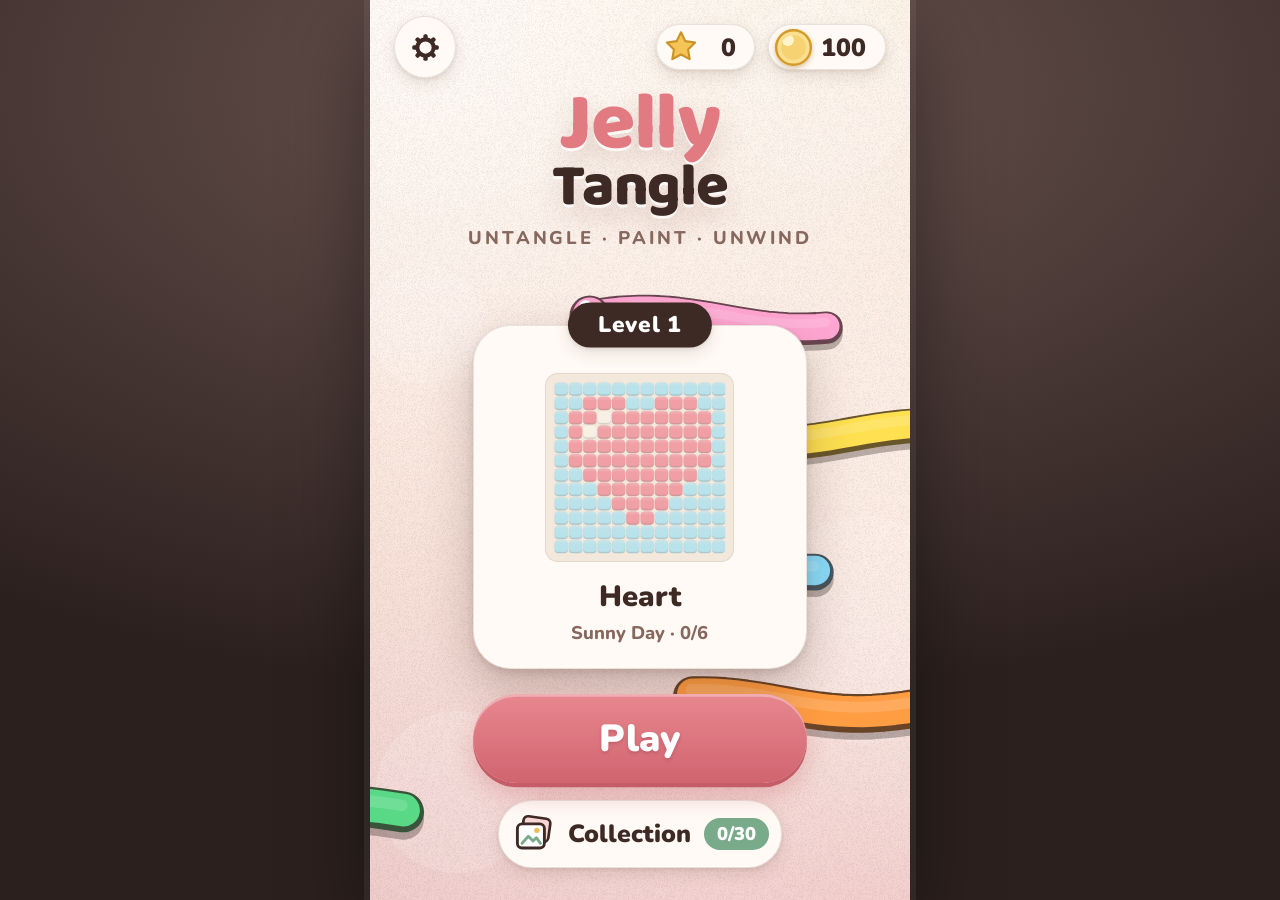
==== commit f84c0562: "English by default; APK 1.1.1 A new player now sees English, and Settings lists it first. A save kee" ====
--- a/index.html
+++ b/index.html
@@ -1,10 +1,10 @@
 <!doctype html>
-<html lang="vi">
+<html lang="en">
 <head>
 <meta charset="utf-8">
 <meta name="viewport" content="width=device-width, initial-scale=1, maximum-scale=1, user-scalable=no, viewport-fit=cover">
 <title>Jelly Tangle</title>
-<meta name="description" content="Gỡ những bé sâu kẹo dẻo ra khỏi hộp sô-cô-la và lấp đầy bức tranh jelly. Puzzle game cho mobile web.">
+<meta name="description" content="Pull the gummy worms out of the chocolate box and fill in the jelly picture. A puzzle game for the mobile web.">
 <!-- The game has one fixed candy palette. Browsers that auto-darken light pages when the phone is in dark mode
      (Chrome "Auto Dark Theme", Samsung Internet, Android in-app WebViews) skip pages that say they handle both
      schemes; css/style.css then pins the page to light. -->
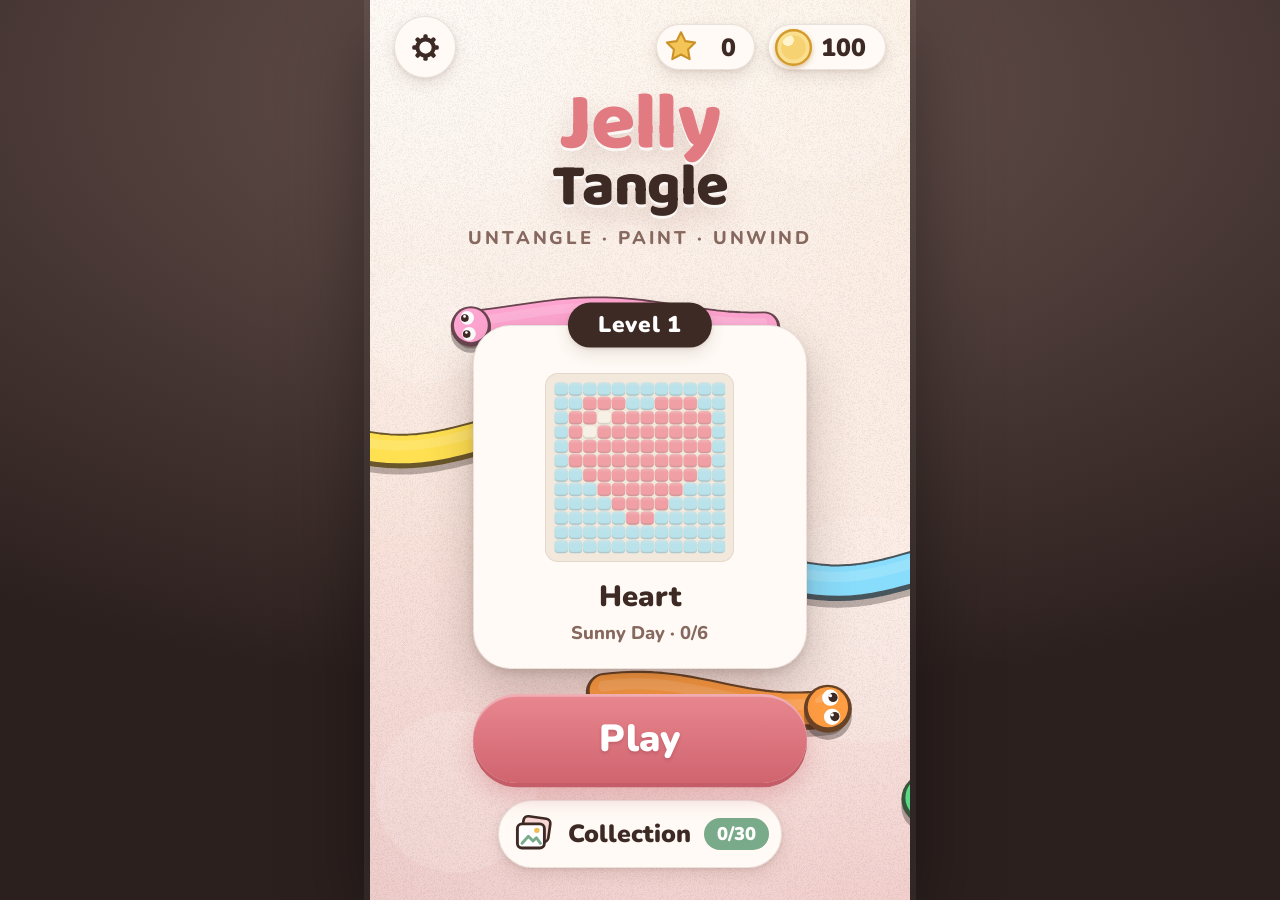
==== commit a920d140: "The tutorial glove follows the mouse during a level With a mouse, the pointer in a level (its popups" ====
--- a/index.html
+++ b/index.html
@@ -73,6 +73,7 @@
   <canvas id="fx"></canvas>
   <div id="fps" class="hidden"></div>
   <div id="cheatBadge" class="hidden"></div>
+  <canvas id="glove" aria-hidden="true"></canvas>
   <div id="boot"><div class="bootLogo">Jelly<span>Tangle</span></div><div class="bootDots"><i></i><i></i><i></i></div></div>
 </div>
 
@@ -87,6 +88,7 @@
 <script src="js/game.js"></script>
 <script src="js/ui.js"></script>
 <script src="js/cheat.js"></script>
+<script src="js/cursor.js"></script>
 <script src="js/main.js"></script>
 </body>
 </html>
--- a/css/style.css
+++ b/css/style.css
@@ -299,7 +299,14 @@
 .pageDots i.full { background: var(--sage); }
 
 /* ---------- cheat panel (five taps on a level title, js/cheat.js) ---------- */
-.card.cheat { height: 100%; padding: calc(var(--u) * 7) calc(var(--u) * 4.5) calc(var(--u) * 3); gap: calc(var(--u) * 2.4); text-align: left; }
+/* A sheet over the whole screen, from just under the status bar: it covers the level title that opened it, so taps
+   that run on past the fifth land on the panel, not on the backdrop that closes it, and its body scrolls inside it.
+   Placed absolutely because as a grid item its height: 100% resolved against a row grown to the panel's content,
+   which pushed the bottom of the panel off the screen. */
+.card.cheat {
+  position: absolute; inset: calc(var(--st) + var(--u) * 2) calc(var(--u) * 3.5) calc(var(--sb) + var(--u) * 3); width: auto; max-height: none;
+  padding: calc(var(--u) * 7) calc(var(--u) * 4.5) calc(var(--u) * 3); gap: calc(var(--u) * 2.4); text-align: left;
+}
 .card.cheat .ribbon { text-align: center; font-size: calc(var(--u) * 6); letter-spacing: .08em; }
 .card.cheat .chTabs { flex: none; }
 .chBody {
@@ -364,6 +371,11 @@
 #cheatBadge { position: absolute; right: calc(var(--u) * 3.4); top: calc(var(--st) + var(--u) * 15); z-index: 45; pointer-events: none; padding: calc(var(--u) * .9) calc(var(--u) * 2) calc(var(--u) * .7); border-radius: 99px; background: rgba(119,104,180,.92); color: #fff; font: 900 calc(var(--u) * 2.8) / 1 var(--body); letter-spacing: .04em; white-space: nowrap; box-shadow: 0 calc(var(--u) * .6) calc(var(--u) * 1.4) rgba(40,20,60,.25); }
 #modal.open ~ #cheatBadge { visibility: hidden; }   /* a popup covers the bars anyway; the badge would sit on its close button */
 
+/* the tutorial glove as the mouse pointer during a level (js/cursor.js): above popups and the curtain, below the boot screen */
+#glove { position: absolute; left: 0; top: 0; z-index: 46; pointer-events: none; display: none; will-change: transform; }
+#glove.on { display: block; }
+#app.gloveOn, #app.gloveOn * { cursor: none !important; }
+
 #curtain { position: absolute; inset: 0; z-index: 35; pointer-events: none; background: radial-gradient(circle at 50% 45%, #fdf4ec, #f1d6d2); clip-path: circle(0% at 50% 50%); transition: clip-path .42s cubic-bezier(.6,0,.35,1); }
 #curtain.shut { clip-path: circle(120% at 50% 50%); pointer-events: auto; }
 #boot { position: absolute; inset: 0; z-index: 50; display: flex; flex-direction: column; align-items: center; justify-content: center; gap: calc(var(--u) * 7); background: radial-gradient(circle at 50% 40%, #fff8f1, #f3dcd6); transition: opacity .45s; }
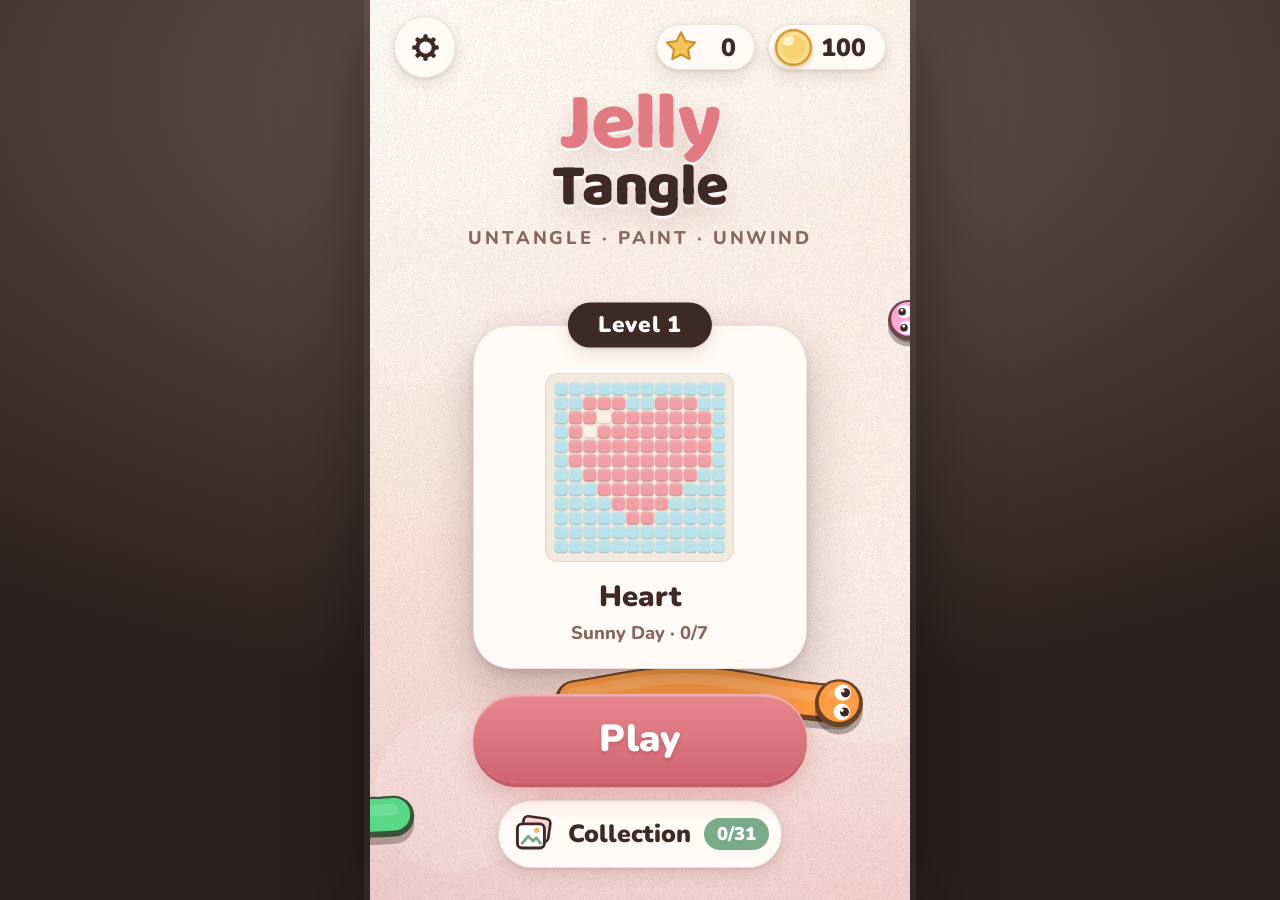
==== commit 5499e363: "Two builds: product without the cheat panel, dev with it; APK 1.1.9 The product build (index.html, t" ====
--- a/index.html
+++ b/index.html
@@ -87,7 +87,8 @@
 <script src="js/fx.js"></script>
 <script src="js/game.js"></script>
 <script src="js/ui.js"></script>
-<script src="js/cheat.js"></script>
+<!-- the product build: no cheat panel. The dev build (dev/index.html, made from this page by tools/make_dev.py)
+     adds js/cheat.js here. -->
 <script src="js/cursor.js"></script>
 <script src="js/main.js"></script>
 </body>
--- a/css/style.css
+++ b/css/style.css
@@ -293,6 +293,14 @@
 .pcard.locked canvas { opacity: .5; }
 .pcard .lock { position: absolute; left: 50%; top: 36%; width: calc(var(--u) * 8); height: calc(var(--u) * 8); margin: calc(var(--u) * -4); color: var(--ink2); }
 .pcard.cur { box-shadow: 0 0 0 calc(var(--u) * .7) var(--rose), 0 calc(var(--u) * .8) calc(var(--u) * 2) rgba(80,48,36,.12); }
+/* a page with more than 6 pictures (Sunny Day has 7): 4 to a row and the last row centred, so it stays 2 rows tall */
+.grid.wide { display: flex; flex-wrap: wrap; justify-content: center; }
+.grid.wide .pcard { width: calc((100% - var(--u) * 7.8) / 4); padding: calc(var(--u) * 1.4) calc(var(--u) * 1.4) calc(var(--u) * 1.1); border-radius: calc(var(--u) * 3.4); }
+.grid.wide .pcard .nm { margin-top: calc(var(--u) * 1); font-size: calc(var(--u) * 2.7); }
+.grid.wide .pcard .st { height: calc(var(--u) * 3.6); }
+.grid.wide .pcard .st svg { width: calc(var(--u) * 3.6); height: calc(var(--u) * 3.6); }
+.grid.wide .pcard .st span { font-size: calc(var(--u) * 2.7); line-height: calc(var(--u) * 3.6); }
+.grid.wide .pcard .lock { width: calc(var(--u) * 6.4); height: calc(var(--u) * 6.4); margin: calc(var(--u) * -3.2); }
 .pageDots { display: flex; justify-content: center; gap: calc(var(--u) * 1.8); }
 .pageDots i { width: calc(var(--u) * 2.2); height: calc(var(--u) * 2.2); border-radius: 50%; background: var(--oat); transition: transform .2s; }
 .pageDots i.on { background: var(--rose); transform: scale(1.3); }
@@ -367,6 +375,28 @@
 .chInfo.text span { font-variant-numeric: tabular-nums; }
 .chMsg { flex: none; min-height: calc(var(--u) * 4.4); text-align: center; font: 900 calc(var(--u) * 3.3) / 1.3 var(--body); color: var(--sageD); opacity: 0; transition: opacity .2s; }
 .chMsg.show { opacity: 1; }
+/* the UI tab's checkboxes: a box that fills with sage and a white tick when on */
+.chChecks { display: grid; grid-template-columns: 1fr 1fr; gap: calc(var(--u) * 1.8); }
+.chk {
+  display: flex; align-items: center; gap: calc(var(--u) * 2); min-height: calc(var(--u) * 10.5); padding: calc(var(--u) * 1.4) calc(var(--u) * 2.4);
+  border-radius: calc(var(--u) * 3.4); background: var(--paper); box-shadow: inset 0 0 0 1px var(--line), 0 calc(var(--u) * .6) 0 var(--edge);
+  font: 900 calc(var(--u) * 3.4) / 1.15 var(--body); color: var(--ink); text-align: left;
+}
+.chk.all { grid-column: 1 / -1; }
+.chk i {
+  flex: none; display: grid; place-items: center; width: calc(var(--u) * 5.4); height: calc(var(--u) * 5.4); border-radius: calc(var(--u) * 1.5);
+  background: #fff; box-shadow: inset 0 0 0 calc(var(--u) * .5) var(--oat); transition: background .12s, box-shadow .12s;
+}
+.chk.on i { background: var(--sage); box-shadow: inset 0 0 0 calc(var(--u) * .5) var(--sageD); }
+.chk.on i::after {
+  content: ''; width: 46%; height: 24%; border: solid #fff; border-width: 0 0 calc(var(--u) * .75) calc(var(--u) * .75);
+  transform: translateY(-18%) rotate(-45deg);
+}
+.chk span { min-width: 0; }
+/* hidden for a recording (cheat panel, UI tab): each part keeps its place, so nothing else moves */
+#app.hide-menu #btnPause, #app.hide-coins #hud .coinPill, #app.hide-boosters #bottombar, #app.hide-boosters .boosters,   /* .boosters: UI.setBoosters sets its visibility inline */
+#app.hide-tips #toast, #app.hide-tips #banner, #app.hide-overlay #cheatBadge, #app.hide-overlay #fps { visibility: hidden !important; }
+#app.hide-title #levelPill { opacity: 0; }   /* still there under the finger: five taps on it open the cheat panel */
 /* which cheats are on: a small badge under the top bar, so a test run is never mistaken for the real game */
 #cheatBadge { position: absolute; right: calc(var(--u) * 3.4); top: calc(var(--st) + var(--u) * 15); z-index: 45; pointer-events: none; padding: calc(var(--u) * .9) calc(var(--u) * 2) calc(var(--u) * .7); border-radius: 99px; background: rgba(119,104,180,.92); color: #fff; font: 900 calc(var(--u) * 2.8) / 1 var(--body); letter-spacing: .04em; white-space: nowrap; box-shadow: 0 calc(var(--u) * .6) calc(var(--u) * 1.4) rgba(40,20,60,.25); }
 #modal.open ~ #cheatBadge { visibility: hidden; }   /* a popup covers the bars anyway; the badge would sit on its close button */
